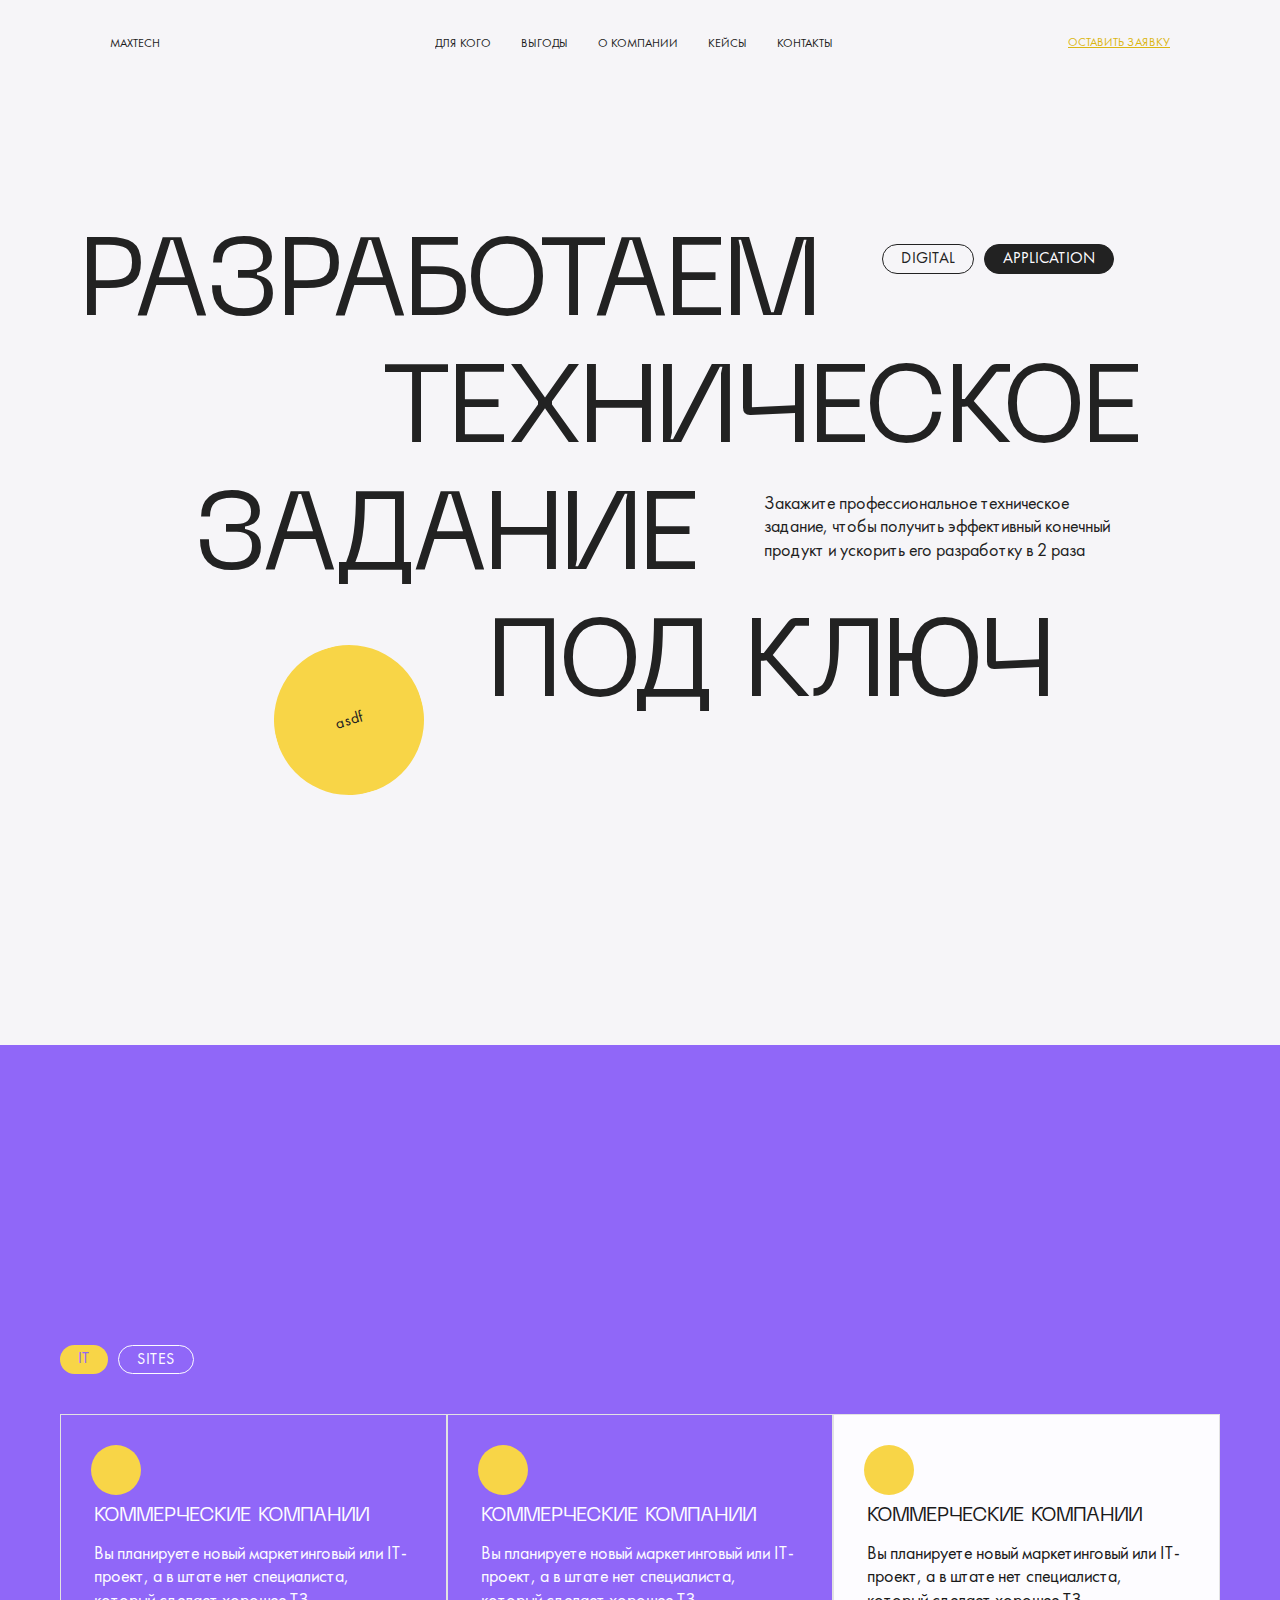
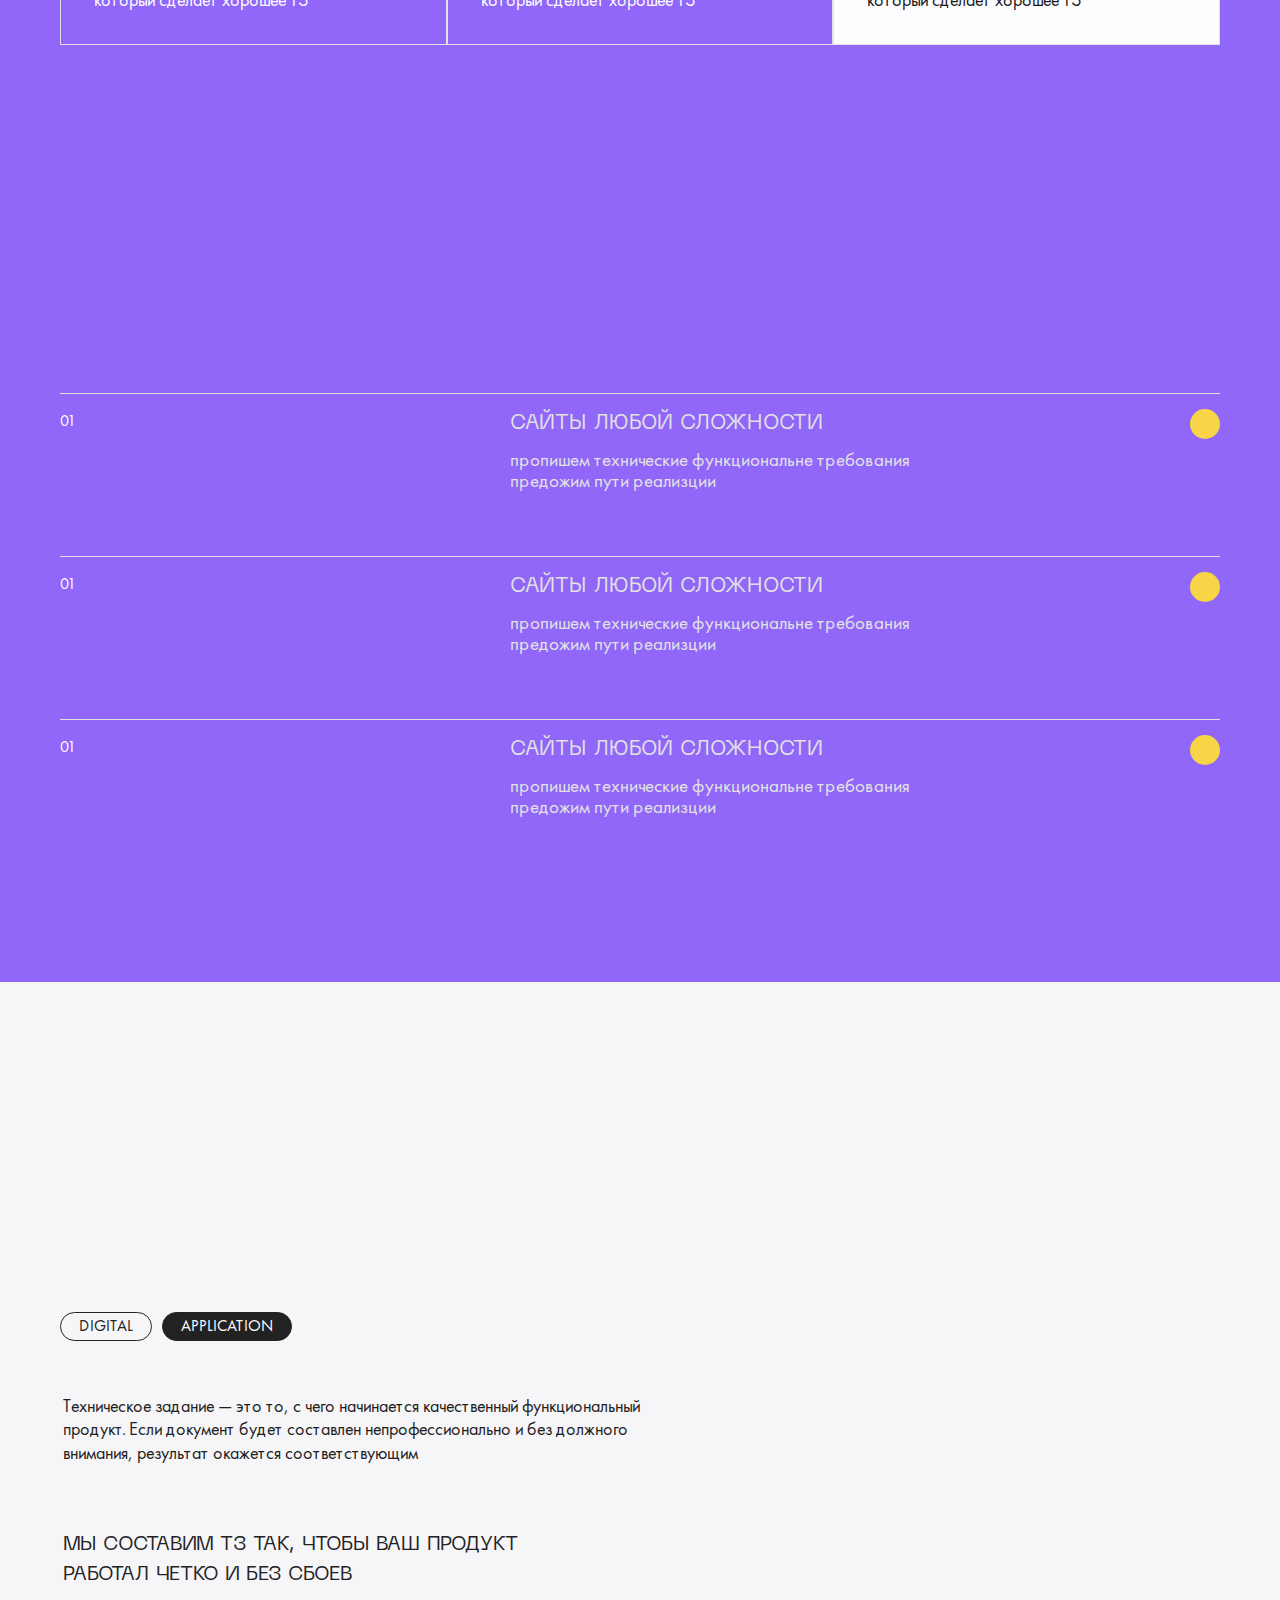
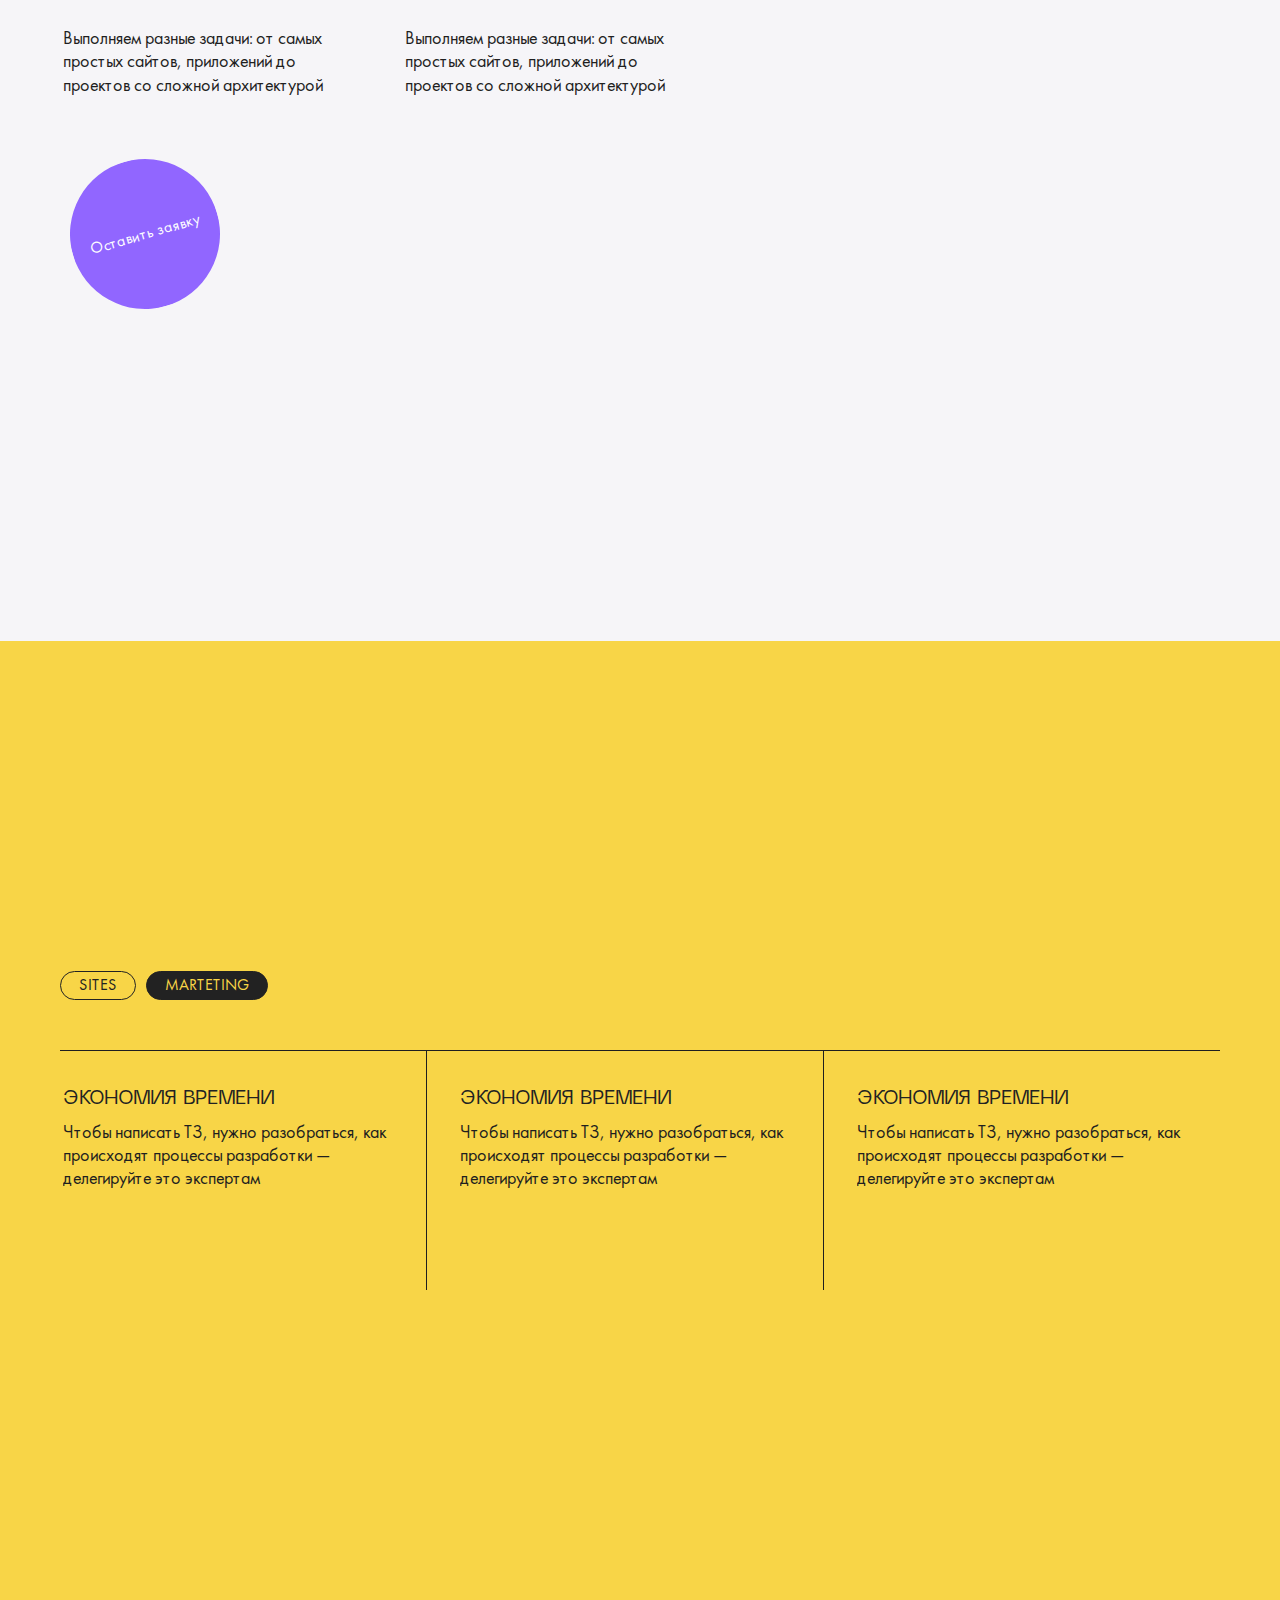
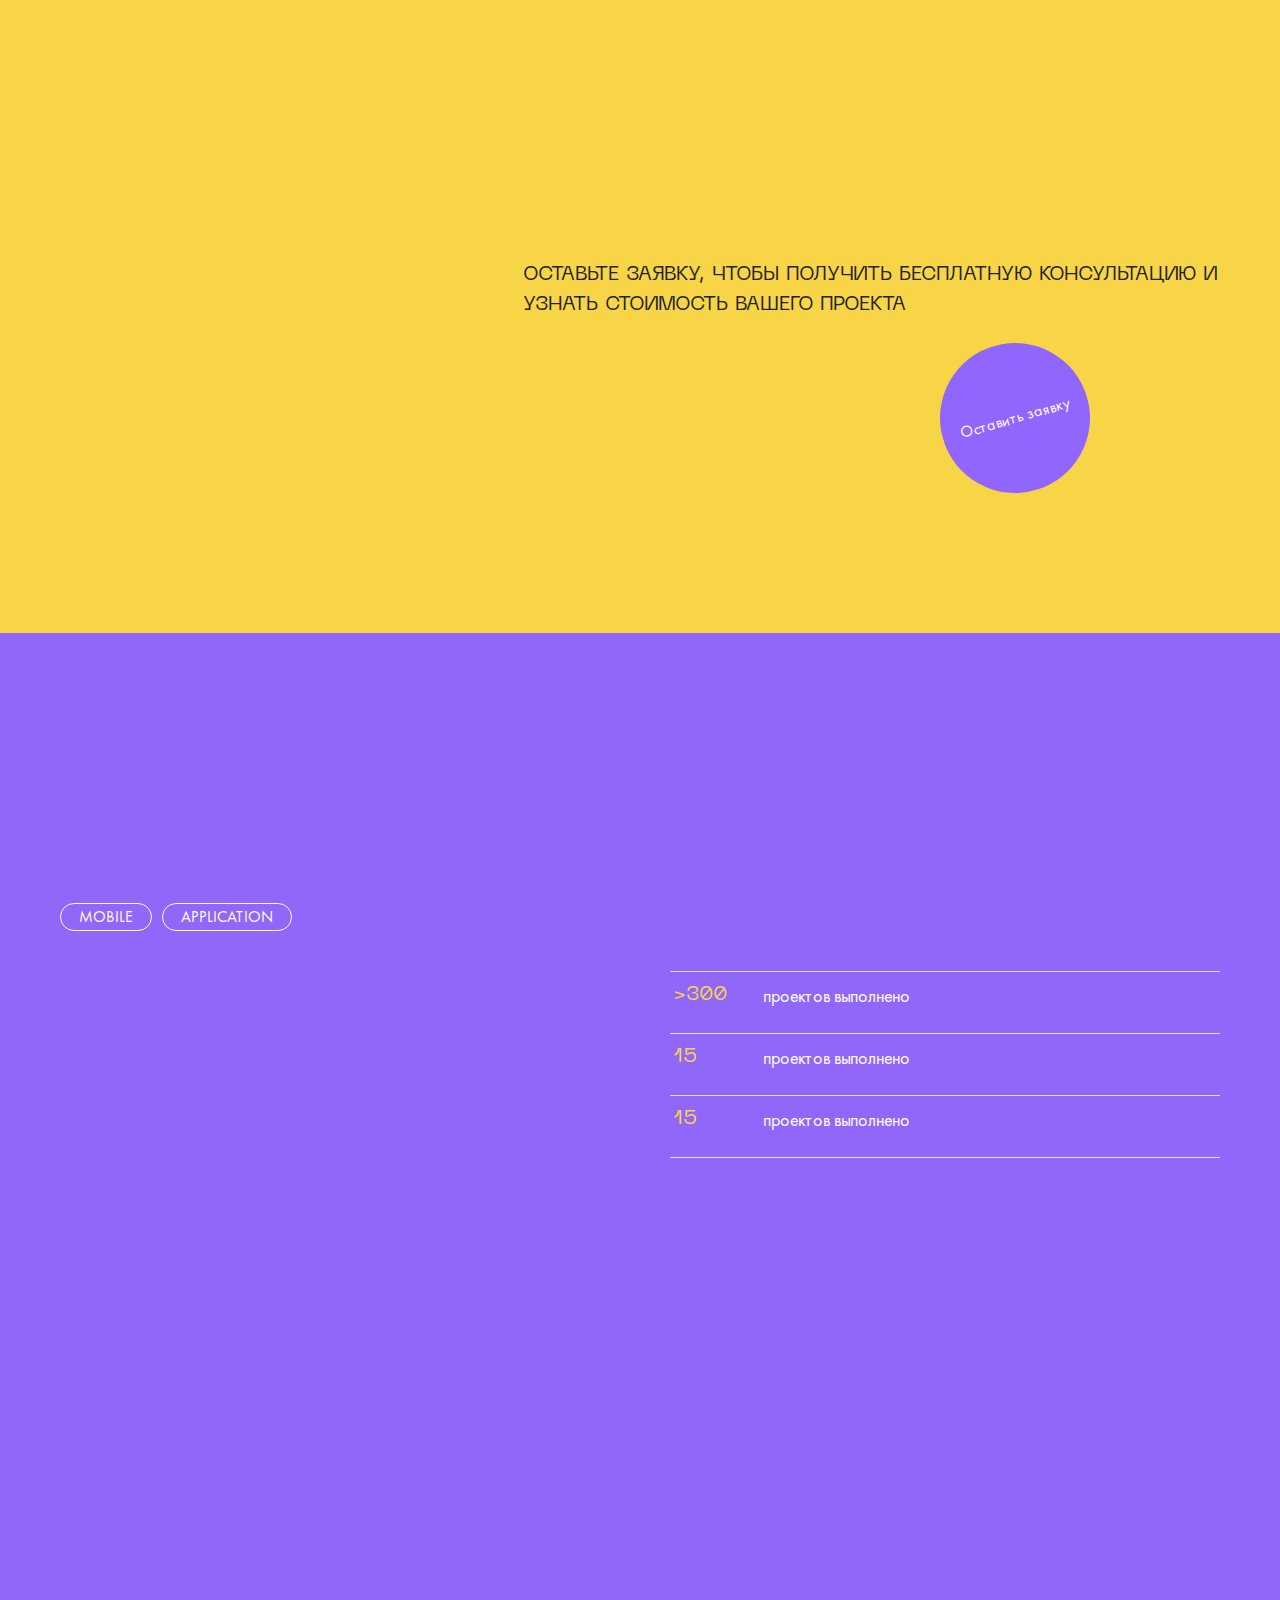
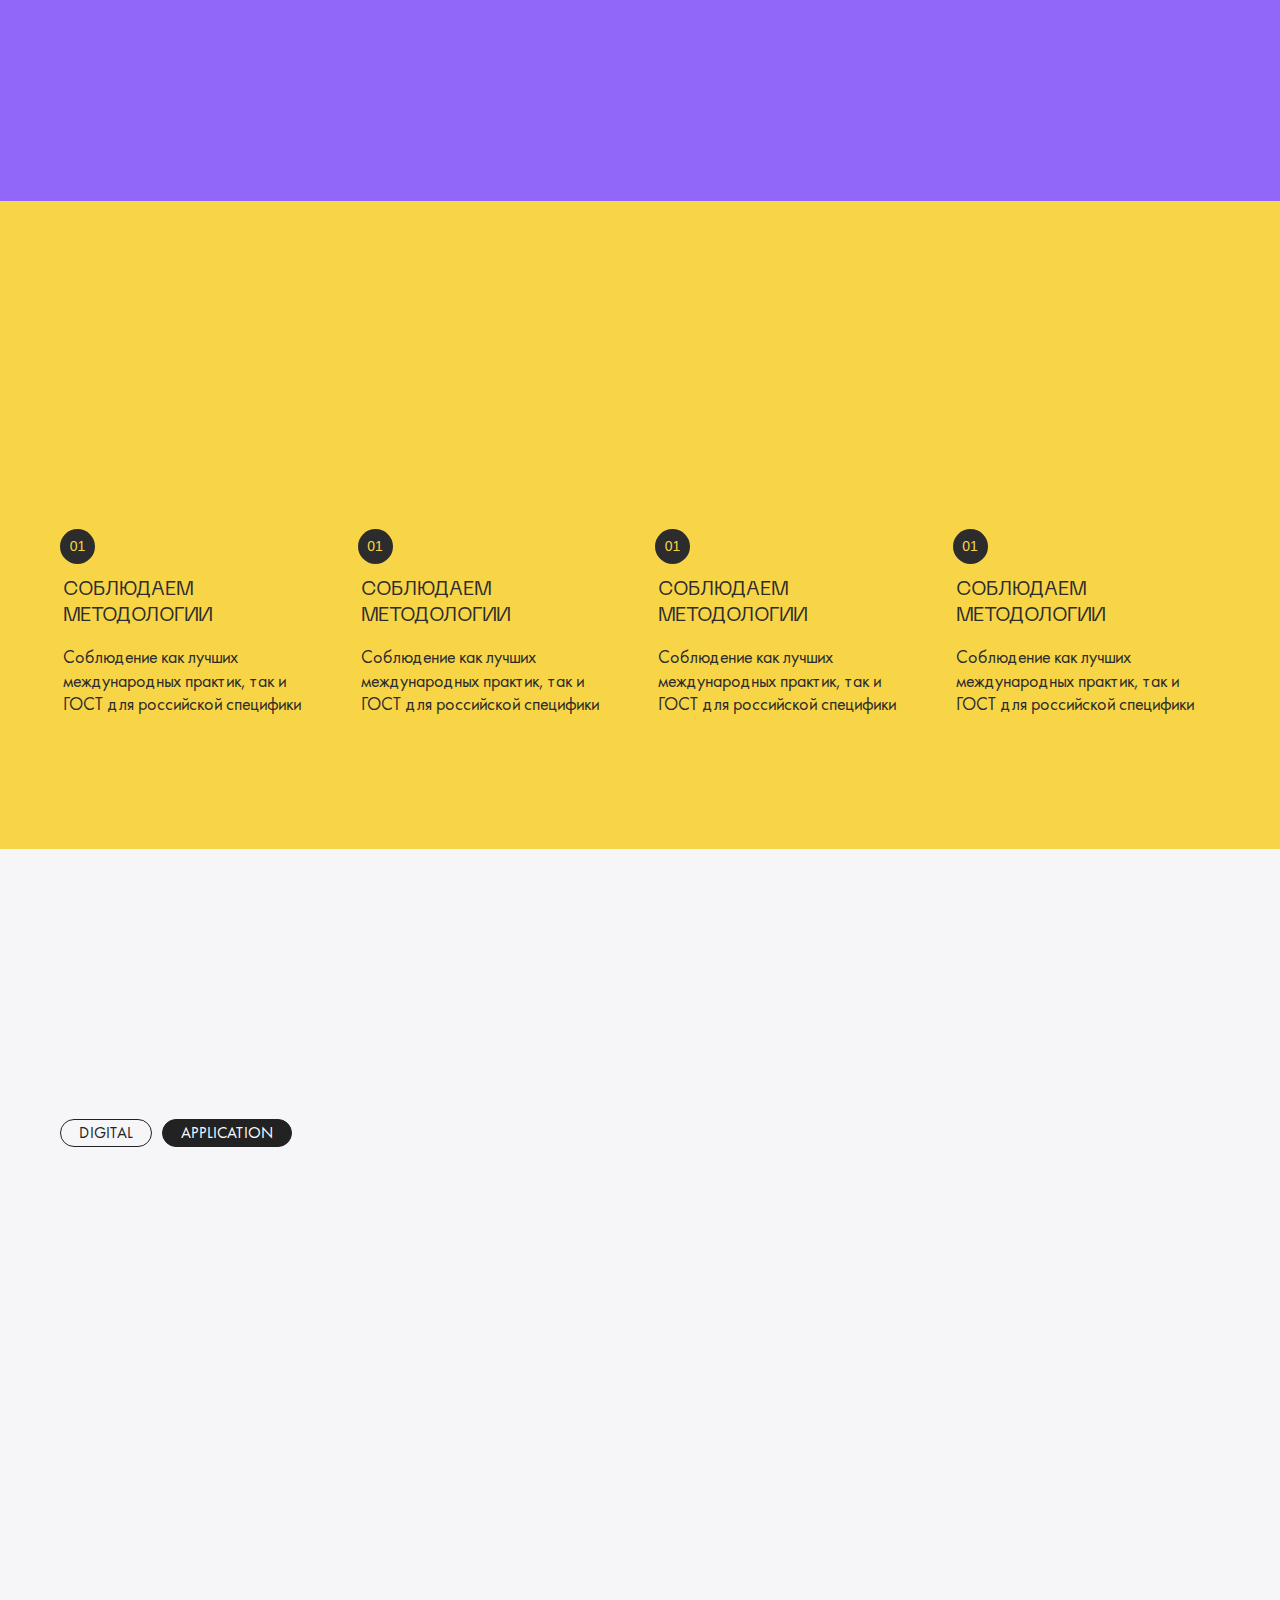
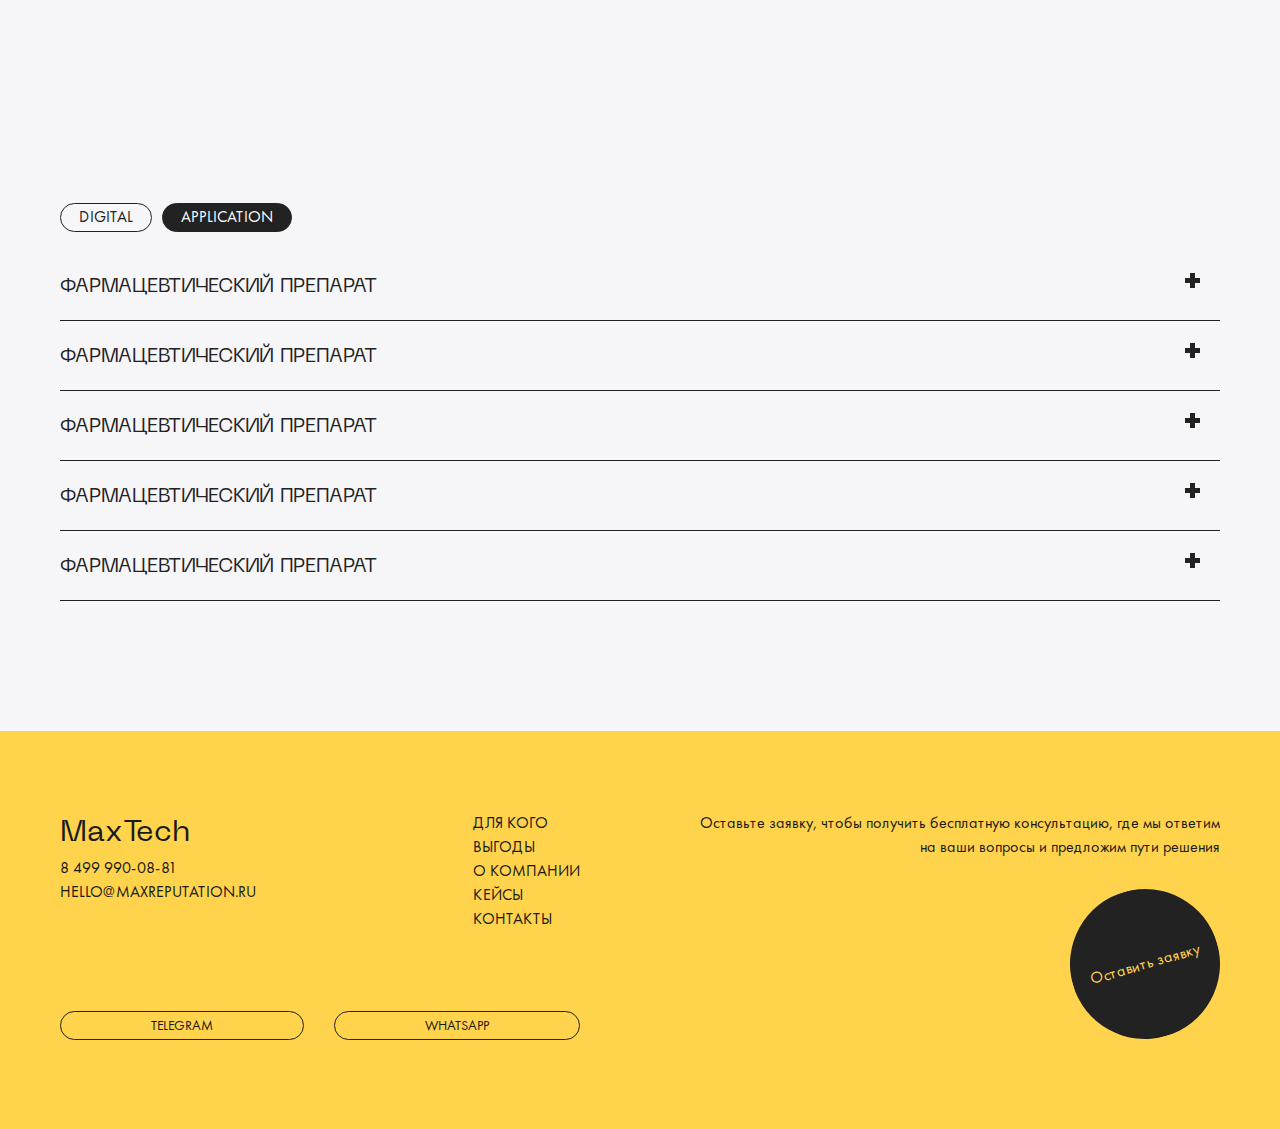
==== index.html @ bf16da61 "Add files via upload" ====
<!DOCTYPE html>
<html lang="en">
<head>
    <meta charset="UTF-8">
    <meta http-equiv="X-UA-Compatible" content="IE=edge">
    <meta name="viewport" content="width=device-width, initial-scale=1.0">
    <title>Document</title>
    <link rel="stylesheet" href="fonts/stylesheet.css">
    <link rel="stylesheet" href="style.css">
    <script type="text/javascript" src="https://ajax.googleapis.com/ajax/libs/jquery/1/jquery.min.js"></script>
</head>
<body>
    <header class="header">
        <div class="header__container _container">
        <div class="header__content">
            <div class="header__logo"><a href="/">MAXTECH</a></div>
            <div class="header__menu">
                <div type="button" class="menu__icon icon-menu">
                    <span></span>
                    <span></span>
                    <span></span>
                </div>
                <nav class="menu__body">
                    <ul class="menu__list" id="top-menu">
                        <li class="menu__item"><a href="#1" class="menu__link" data-goto=".page__section-1">ДЛЯ КОГО</a></li>
                        <li class="menu__item"><a href="#2" class="menu__link" data-goto=".page__section-2">ВЫГОДЫ</a></li>
                        <li class="menu__item"><a  href="#3" class="menu__link" data-goto=".page__section-3">О КОМПАНИИ</a></li>
                        <li class="menu__item"><a  href="#4" class="menu__link" data-goto=".page__section-4">КЕЙСЫ</a></li>
                        <li class="menu__item"><a  href="#3" class="menu__link" data-goto=".page__section-3">КОНТАКТЫ</a></li>
                    </ul>
                    <a href="/" class="header__link-mob">ОСТАВИТЬ ЗАЯВКУ</a>
                </nav>
            </div>
            <a href="/" class="header__link">ОСТАВИТЬ ЗАЯВКУ</a>
        </div>
    </div>
    </header>
    <div class="home">
        <div class="home__container _container">
            <div class="home__content">
                <div class="home__item">
                    <div class="home__title-left">РАЗРАБОТАЕМ</div>
                    <div class="home__subtitle top-teh__subtitle _subtitle">
                        <p>DIGITAL</p>
                        <p>APPLICATION</p>
                    </div>
                </div>
                <div class="home__item _right">
                    <div class="home__title-right">ТЕХНИЧЕСКОЕ</div>
                </div>
                <div class="home__item">
                    <div class="home__title-left">ЗАДАНИЕ</div>
                    <div class="home__text">Закажите профессиональное техническое задание, чтобы получить эффективный конечный продукт и ускорить его разработку в 2 раза</div>
                </div>
                <div class="home__item">
                    <form action="">
                        <button class="home__button _btn">asdf</button>
                    </form>
                    <div class="home__title-right">ПОД КЛЮЧ</div>
                </div>
            </div>
            <div class="home__text-mob">Закажите профессиональное техническое задание, чтобы получить эффективный конечный продукт и ускорить его разработку в 2 раза</div>
            <form action="">
                <button class="home__button-mob _btn">Подать заявку</button>
            </form>
        </div>
    </div>
    <div class="tehnical page__section-1" id="1">
        <div class="tehnical__container _container">
            <div class="tehnical__top top-teh">
                <div class="top-teh__title _title element-animation">К НАМ ОБРАЩАЮТСЯ КОГДА ТРЕБУЕТСЯ КАЧЕСТВЕННОЕ ТЕХНИЧЕСКОЕ ЗАДАНИЕ</div>
                <div class="top-teh__sub _subtitle">
                    <p>IT</p>
                    <p>SITES</p>
                </div>
                <div class="top-teh__content">
                    <div class="top-teh__item">
                        <div class="top-teh__img"><img src="https://static.tildacdn.com/tild3832-3136-4730-b864-626663376162/Group_31.svg" alt=""></div>
                        <div class="top-teh__text">КОММЕРЧЕСКИЕ КОМПАНИИ</div>
                        <div class="top-teh__subtext">Вы планируете новый маркетинговый или IT- проект, а в штате нет специалиста, который сделает хорошее ТЗ</div>
                    </div>
                    <div class="top-teh__item">
                        <div class="top-teh__img"><img src="https://static.tildacdn.com/tild3832-3136-4730-b864-626663376162/Group_31.svg" alt=""></div>
                        <div class="top-teh__text">КОММЕРЧЕСКИЕ КОМПАНИИ</div>
                        <div class="top-teh__subtext">Вы планируете новый маркетинговый или IT- проект, а в штате нет специалиста, который сделает хорошее ТЗ</div>
                    </div>
                    <div class="top-teh__item">
                        <div class="top-teh__img"><img src="https://static.tildacdn.com/tild3832-3136-4730-b864-626663376162/Group_31.svg" alt=""></div>
                        <div class="top-teh__text">КОММЕРЧЕСКИЕ КОМПАНИИ</div>
                        <div class="top-teh__subtext">Вы планируете новый маркетинговый или IT- проект, а в штате нет специалиста, который сделает хорошее ТЗ</div>
                    </div>
                </div>
            </div>
            <div class="tehnical__bottom bot-teh">
                <div class="bot-teh__title _title element-animation">РАЗРАБАТЫВАЕМ ТЕХНИЧЕСКОЕ ЗАДАНИЕ ДЛЯ IT И DIDGITAL ПРОЕКТОВ</div>
                <div class="bot-teh__items">
                    <div class="bot-teh__item">
                        <div class="bot-teh__img"><img src="https://static.tildacdn.com/tild3831-3636-4564-a639-353538303535/pexels-photo-2457284.jpg" alt=""></div>
                        <div class="bot-teh__body">
                            <div class="bot-teh__text">САЙТЫ ЛЮБОЙ СЛОЖНОСТИ</div>
                            <div class="bot-teh__subtext">пропишем технические функциональне требования предожим пути реализции</div>
                        </div>
                        <div class="bot-teh__icon"></div>
                    </div>
                    <div class="bot-teh__item">
                        <div class="bot-teh__img"><img src="https://static.tildacdn.com/tild3831-3636-4564-a639-353538303535/pexels-photo-2457284.jpg" alt=""></div>
                        <div class="bot-teh__body">
                            <div class="bot-teh__text">САЙТЫ ЛЮБОЙ СЛОЖНОСТИ</div>
                            <div class="bot-teh__subtext">пропишем технические функциональне требования предожим пути реализции</div>
                        </div>
                        <div class="bot-teh__icon"></div>
                    </div>
                    <div class="bot-teh__item">
                        <div class="bot-teh__img"><img src="https://static.tildacdn.com/tild3831-3636-4564-a639-353538303535/pexels-photo-2457284.jpg" alt=""></div>
                        <div class="bot-teh__body">
                            <div class="bot-teh__text">САЙТЫ ЛЮБОЙ СЛОЖНОСТИ</div>
                            <div class="bot-teh__subtext">пропишем технические функциональне требования предожим пути реализции</div>
                        </div>
                        <div class="bot-teh__icon"></div>
                    </div>
                </div>
            </div>
        </div>
    </div>
    <div class="dont">
        <div class="dont__container _container">
            <div class="dont__title _title element-animation">БЕЗ ТЕХНИЧЕСКОГО ЗАДАНИЯ ВАШИ ОЖИДАНИЯ НЕ БУДУТ ВЫПОЛНЕНЫ</div>
            <div class="top-teh__subtitle _subtitle">
                <p>DIGITAL</p>
                <p>APPLICATION</p>
            </div>
            <div class="dont__content">
                <img src="https://static.tildacdn.com/tild3530-3561-4562-b538-643366333261/11_20.jpg" alt="" class="dont__background">
                <div class="dont__info info-dont">
                    <div class="info-dont__title">Техническое задание — это то, с чего начинается качественный функциональный продукт. Если документ будет составлен непрофессионально и без должного внимания, результат окажется соответствующим</div>
                    <div class="info-dont__subtitle">МЫ СОСТАВИМ ТЗ ТАК, ЧТОБЫ ВАШ ПРОДУКТ РАБОТАЛ ЧЕТКО И БЕЗ СБОЕВ</div>
                    <div class="info-dont__items">
                        <div class="info-dont__item">Выполняем разные задачи: от самых простых сайтов, приложений до проектов со сложной архитектурой</div>
                        <div class="info-dont__item">Выполняем разные задачи: от самых простых сайтов, приложений до проектов со сложной архитектурой</div>
                    </div>
                    <form action="">
                        <button class="info-dont__btn _btn">Оставить заявку</button>
                    </form>
                </div>
                <video class="dont__video"  muted loop autoplay playsinline ><source src="https://dl.dropboxusercontent.com/s/m30883x3fjfax8u/%D0%9C%D0%B0%D0%BA%D1%81%D0%B8%D0%BC%20%28video-converter.com%29.mp4?dl=0#t=0.001" type="video/mp4"></video>
                <form action="">
                    <button class="info-dont__btn-mob _btn">Оставить заявку</button>
                </form>
            </div>
        </div>
    </div>
    <div class="ordering page__section-2" id="2">
        <div class="ordering__container _container">
            <div class="ordering__title _title element-animation">ЗАКАЗЫВАЯ ТЗ У НАС ВЫ ПОЛУЧАЕТЕ ВЫГОДЫ</div>
            <div class="ordering__subtitle top-teh__subtitle _subtitle">
                <p>SITES</p>
                <p>MARTETING</p>
            </div>
            <div class="ordering__items">
                <div class="ordering__item">
                    <div class="ordering__text">ЭКОНОМИЯ ВРЕМЕНИ</div>
                    <div class="ordering__subtext">Чтобы написать ТЗ, нужно разобраться, как происходят процессы разработки — делегируйте это экспертам</div>
                </div>
                <div class="ordering__item">
                    <div class="ordering__text">ЭКОНОМИЯ ВРЕМЕНИ</div>
                    <div class="ordering__subtext">Чтобы написать ТЗ, нужно разобраться, как происходят процессы разработки — делегируйте это экспертам</div>
                </div>
                <div class="ordering__item">
                    <div class="ordering__text">ЭКОНОМИЯ ВРЕМЕНИ</div>
                    <div class="ordering__subtext">Чтобы написать ТЗ, нужно разобраться, как происходят процессы разработки — делегируйте это экспертам</div>
                </div>
            </div>
            <video class="ordering__video"  muted loop autoplay playsinline ><source src="https://dl.dropboxusercontent.com/s/di787xa91fcga33/%D0%9C%D0%B0%D0%BA%D1%81%D0%B8%D0%BC3%20%28video-converter.com%29.mp4?dl=0" type="video/mp4"></video>
            <div class="ordering__video-text">ОСТАВЬТЕ ЗАЯВКУ, ЧТОБЫ ПОЛУЧИТЬ БЕСПЛАТНУЮ КОНСУЛЬТАЦИЮ И УЗНАТЬ СТОИМОСТЬ ВАШЕГО ПРОЕКТА</div>
            <form action="">
                <button class="ordering__btn _btn">Оставить заявку</button>
            </form>
        </div>
    </div>
    <div class="company page__section-3" id="3">
        <div class="company__container _container ">
            <div class="company__title _title element-animation">О КОМПАНИИ «MAXTECH»</div>
            <div class="company__subtitle _subtitle">
                <p>MOBILE</p>
                <p>APPLICATION</p>
            </div>
            <div class="company__content">
                <img src="https://static.tildacdn.com/tild3866-3137-4661-a638-306135623239/11_17.jpg" alt="" class="company__background">
                <video class="company__video"  muted loop autoplay playsinline ><source src="https://dl.dropboxusercontent.com/s/m30883x3fjfax8u/%D0%9C%D0%B0%D0%BA%D1%81%D0%B8%D0%BC%20%28video-converter.com%29.mp4?dl=0#t=0.001" type="video/mp4"></video>
                <div class="company__info">
                    <div class="company__item ">
                        <div class="company__number">>300</div>
                        <div class="company__text">проектов выполнено</div>
                    </div>
                    <div class="company__item">
                        <div class="company__number">15</div>
                        <div class="company__text">проектов выполнено</div>
                    </div>
                    <div class="company__item">
                        <div class="company__number">15</div>
                        <div class="company__text">проектов выполнено</div>
                    </div>
                </div>
            </div>
        </div>
    </div>
    <div class="advantage">
        <div class="advantage__container _container n">
            <div class="advantage__title _title element-animation">ПРЕИМУЩЕСТВА КОМПАНИИ «MAXTECH»</div>
            <div class="advantage__content">
                <div class="advantage__item">
                    <div class="advantage__number">01</div>
                    <div class="advantage__text">СОБЛЮДАЕМ МЕТОДОЛОГИИ</div>
                    <div class="advantage__subtext">Соблюдение как лучших международных практик, так и ГОСТ для российской специфики</div>
                </div>
                <div class="advantage__item">
                    <div class="advantage__number">01</div>
                    <div class="advantage__text">СОБЛЮДАЕМ МЕТОДОЛОГИИ</div>
                    <div class="advantage__subtext">Соблюдение как лучших международных практик, так и ГОСТ для российской специфики</div>
                </div>
                <div class="advantage__item">
                    <div class="advantage__number">01</div>
                    <div class="advantage__text">СОБЛЮДАЕМ МЕТОДОЛОГИИ</div>
                    <div class="advantage__subtext">Соблюдение как лучших международных практик, так и ГОСТ для российской специфики</div>
                </div>
                <div class="advantage__item">
                    <div class="advantage__number">01</div>
                    <div class="advantage__text">СОБЛЮДАЕМ МЕТОДОЛОГИИ</div>
                    <div class="advantage__subtext">Соблюдение как лучших международных практик, так и ГОСТ для российской специфики</div>
                </div>
            </div>
        </div>
    </div>
    <div class="cage page__section-4" id="4">
        <div class="cage__container _container">
            <div class="cage__title _title element-animation">КЕЙСЫ КОМПАНИИ «MAXTECH»</div>
            <div class="top-teh__subtitle _subtitle">
                <p>DIGITAL</p>
                <p>APPLICATION</p>
            </div>
            <div class="cage__content">
                <div class="cage__item element-animation">
                    <div class="cage__img"><img src="https://static.tildacdn.com/tild6235-6132-4936-b961-623261653936/pexels-photo-4483128.jpg" alt=""></div>
                    <div class="cage__text">ТЕХНИЧЕСКОЕ ЗАДАНИЕ НА ВЫПОЛНЕНИЕ РАБОТ ПО РАЗРАБОТКЕ СИСТЕМЫ ЭКСПЕРТНОЙ ОЦЕНКИ С ИСПОЛЬЗОВАНИЕМ АЛГОРИТМА РАСПРЕДЕЛЕНИЯ НОМИНАНТОВ</div>
                </div>
                <div class="cage__item element-animation">
                    <div class="cage__img"><img src="https://static.tildacdn.com/tild6235-6132-4936-b961-623261653936/pexels-photo-4483128.jpg" alt=""></div>
                    <div class="cage__text">АЗРАБОТКА ТЗ ДЛЯ МОДЕЛИ ПО РАСПОЗНАВАНИЮ И ВЫДЕЛЕНИЮ КОНТЕНТНОЙ ЧАСТИ ДОКУМЕНТА</div>
                </div>
            </div>
        </div>
    </div>
    <div class="question">
        <div class="question__container _container">
            <div class="question__title _title element-animation">ЧАСТО ЗАДАВАЕМЫЕ ВОПРОСЫ</div>
            <div class="top-teh__subtitle _subtitle">
                <p>DIGITAL</p>
                <p>APPLICATION</p>
            </div>
            <div class="question__content tabs__content">

                <section id="accordion" class="accordion">         
                    <div class="accordion-item " >
                    <div class="accordion-item-header">
                        Фармацевтический препарат
                    </div>
                    <div class="plus-item-header"></div>
                    <div class="accordion-item-content">
                       <div class="accordion__subtext">На рынок вышел новый растительный препарат в линейке противокашлевого бренда.</div>
                    </div>
                    </div>
                
                    <div class="accordion-item ">
                        <div class="accordion-item-header">
                            Фармацевтический препарат
                        </div>
                        <div class="plus-item-header"></div>
                        <div class="accordion-item-content">
                           <div class="accordion__subtext">На рынок вышел новый растительный препарат в линейке противокашлевого бренда.</div>
                        </div>
                        </div>
    
                        <div class="accordion-item ">
                            <div class="accordion-item-header">
                                Фармацевтический препарат
                            </div>
                            <div class="plus-item-header"></div>
                            <div class="accordion-item-content">
                               <div class="accordion__subtext">На рынок вышел новый растительный препарат в линейке противокашлевого бренда.</div>
                            </div>
                            </div>     
                    
                            <div class="accordion-item ">
                                <div class="accordion-item-header">
                                    Фармацевтический препарат
                                </div>
                                <div class="plus-item-header"></div>
                                <div class="accordion-item-content">
                                   <div class="accordion__subtext">На рынок вышел новый растительный препарат в линейке противокашлевого бренда.</div>
                                </div>
                                </div>
                
                                <div class="accordion-item ">
                                    <div class="accordion-item-header">
                                        Фармацевтический препарат
                                    </div>
                                    <div class="plus-item-header"></div>
                                    <div class="accordion-item-content">
                                       <div class="accordion__subtext">На рынок вышел новый растительный препарат в линейке противокашлевого бренда.</div>
                                    </div>
                                    </div>
            </section>
            </div>
        </div>
    </div>
    <footer class="footer">
        <div class="footer__container _container">
            <div class="footer__content">
                <div class="footer__info info-footer">
                    <div class="info-footer__items">
                        <div class="info-footer__item-1">
                            <div class="info-footer__logo">MaxTech</div>
                            <a href="" class="info-footer__link">8 499 990-08-81</a>
                            <a href="" class="info-footer__link">HELLO@MAXREPUTATION.RU</a>
                        </div>
                        <div class="info-footer__menu">
                            <li class="info-footer__item"><a href="#1" class="info-footer__link" data-goto=".page__section-1">ДЛЯ КОГО</a></li>
                            <li class="info-footer__item"><a href="#2" class="info-footer__link" data-goto=".page__section-2">ВЫГОДЫ</a></li>
                            <li class="info-footer__item"><a  href="#3" class="info-footer__link" data-goto=".page__section-3">О КОМПАНИИ</a></li>
                            <li class="info-footer__item"><a  href="#4" class="info-footer__link" data-goto=".page__section-4">КЕЙСЫ</a></li>
                            <li class="info-footer__item"><a  href="#3" class="info-footer__link" data-goto=".page__section-3">КОНТАКТЫ</a></li>
                        </div>
                    </div>
                    <div class="info-footer__btns">
                        <form action="">
                            <div class="info-footer__btn">TELEGRAM</div>
                        </form>
                        <form action="">
                            <div class="info-footer__btn">WHATSAPP</div>
                        </form>
                    </div>
                </div>
                <div class="footer__active active-footer">
                    <div class="active-footer__text">Оставьте заявку, чтобы получить бесплатную консультацию, где мы ответим на ваши вопросы и предложим пути решения</div>
                    <form action="">
                        <div class="active-footer__btn _btn">Оставить заявку</div>
                    </form>
                </div>
            </div>
        </div>
    </footer>
    <script src=" https://cdnjs.cloudflare.com/ajax/libs/typed.js/2.0.9/typed.min.js"></script>
    <script src="https://cdnjs.cloudflare.com/ajax/libs/jquery/3.3.1/jquery.min.js"></script>
    <script data-cfasync="false" src="cdn-cgi/scripts/5c5dd728/cloudflare-static/email-decode.min.js"></script><script src="jquery-3.6.4.js" integrity="sha256-a9jBBRygX1Bh5lt8GZjXDzyOB+bWve9EiO7tROUtj/E=" crossorigin="anonymous"></script>
    <script>
        var accordion = (function (element) {

var _getItem = function (elements, className) { // функция для получения элемента с указанным классом
  var element = undefined;
  elements.forEach(function (item) {
    if (item.classList.contains(className)) {
      element = item;
    }
  });
  return element;
};

return function () {
  var _mainElement = {}, // .accordion
    _items = {}, // .accordion-item
    _contents = {}; // .accordion-item-content 


  var _actionClick = function (e) {
    if (!e.target.classList.contains('accordion-item-header')) { // прекращаем выполнение функции если кликнули не по заголовку
      return;
    }
    e.preventDefault();   // Отменям стандартное действие
    // получаем необходимые данные
    var header = e.target,
      item = header.parentElement,
      itemActive = _getItem(_items, 'show');

    if (itemActive === undefined) { // добавляем класс show к элементу (в зависимости от выбранного заголовка)
      item.classList.add('show');
    } else {
      // удаляем класс show у ткущего элемента
      itemActive.classList.remove('show');
      // если следующая вкладка не равна активной
      if (itemActive !== item) {
        // добавляем класс show к элементу (в зависимости от выбранного заголовка)
        item.classList.add('show');
      }
    }
  },
    _setupListeners = function () {
      // добавим к элементу аккордиона обработчик события click
      _mainElement.addEventListener('click', _actionClick);
    };

  return {
    init: function (element) {
      _mainElement = (typeof element === 'string' ? document.querySelector(element) : element);
      _items = _mainElement.querySelectorAll('.accordion-item');
      _setupListeners();
    }
  }

}
})();

var accordion1 = accordion();
accordion1.init('#accordion');





const menuLinks = document.querySelectorAll('.menu__link[data-goto]');
if (menuLinks.length > 0) {
	menuLinks.forEach(menuLink => {
		menuLink.addEventListener("click", onMenuLinkClick);
	});

	function onMenuLinkClick(e) {
		const menuLink = e.target;
		if (menuLink.dataset.goto && document.querySelector(menuLink.dataset.goto)) {
			const gotoBlock = document.querySelector(menuLink.dataset.goto);
			const gotoBlockValue = gotoBlock.getBoundingClientRect().top;
			let iconMenu = document.querySelector(".icon-menu");
			let menuBody = document.querySelector(".menu__body");
			iconMenu.classList.remove("_active");
			menuBody.classList.remove("_active");
			if (iconMenu.classList.contains('_active')) {
				document.body.classList.remove('_lock');
				iconMenu.classList.remove('_active');
				menuBody.classList.remove('_active');
			}
			window.scrollTo({
				
				top: gotoBlockValue,
				behavior: "smooth"
			});
			
			e.preventDefault();
			
		}
	}
}

    </script>
    <script src="js/script.js"></script>
</body>
</html>
---- style.css ----
/*
Theme Name: Zero 
Theme URI: https://kagg.eu/
Author: KAGG Design
Author URI: https://kagg.eu/
Description: Создание темы с нуля
Version: 1.0
*/

@font-face {
  font-family: 'Neue Machina';
  src: local('Neue Machina Regular'), local('Neue-Machina-Regular'),
      url('fonts/NeueMachina-Regular.woff2') format('woff2'),
      url('fonts/NeueMachina-Regular.woff') format('woff'),
      url('fonts/NeueMachina-Regular.ttf') format('truetype');
  font-weight: 400;
  font-style: normal;
}
@font-face {
  font-family: 'Futura PT';
  src: local('Futura PT Book'), local('Futura-PT-Book'),
      url('fonts/FuturaPT-Book.woff2') format('woff2'),
      url('fonts/FuturaPT-Book.woff') format('woff'),
      url('fonts/FuturaPT-Book.ttf') format('truetype');
  font-weight: normal;
  font-style: normal;
}
html{
    width: 100%;
    max-width: 100%;
    overflow-x: hidden;
  }
  
  body
  {
    width: 100%;
    max-width: 100%;
    overflow-x: hidden;
  }

  *,
  *::before,
  *::after {
    box-sizing: border-box;
  }

  
  ul[class],
  ol[class] {
    padding: 0;
  }
  
  body,
  h1,
  h2,
  h3,
  h4,
  p,
  ul[class],
  ol[class],
  li,
  figure,
  figcaption,
  blockquote,
  dl,
  dd {
    margin: 0;
  }
  
  body {
    min-height: 100vh;
    scroll-behavior: smooth;
    text-rendering: optimizeSpeed;
    line-height: 1.5;
    font-family: 'Futura PT';
    color: #1A1A1A;
    background: #f6f5f8;
  }
  a{
    text-decoration: none;
    color: #1A1A1A;
  }
  ul[class],
  ol[class] {
    list-style: none;
  }

  ._container{
    width: 1200px;
    max-width: 100%;
    margin: 0 auto;
    padding: 0 20px;
  }
  ._title{
    color: #fdfcff;
    font-size: 50px;
    font-family: 'Neue Machina';
    line-height: 1.2;
    font-weight: 400;
    text-transform: uppercase;
    background-position: center center;
    border-color: transparent;
    border-style: solid;
    line-height: 60px;
  }
  ._subtitle{
    display: flex;
    column-gap: 10px;
  }
  ._subtitle p{
    font-size: 16px;
    font-family: 'Futura PT';
    line-height: 1.55;
    font-weight: 400;
    text-transform: uppercase;
    border-width: 1px;
    border-radius: 30px;
    border: 1px solid #fdfcff;;
    display: inline-flex;
    padding: 1px 18px;
    margin-top: 10px;
    color: #fdfcff;
  }

  ._btn{
    color: #222222;
    font-size: 16px;
    font-family: 'Futura PT';
    line-height: 1.55;
    font-weight: 400;
    border-radius: 100px;
    background-color: #f8d547;
    background-position: center center;
    border-color: transparent;
    border-style: solid;
    width: 150px;
    height: 150px;
    display: inline-flex;
    align-items: center;
    justify-content: center;
    rotate: -16deg;
    transform: scale(1);
    transition: all 0.5s;
    cursor: pointer;
    margin-left: 10px;
    margin-bottom: 10px;
    }
    ._btn:hover{
    rotate: 0deg;
    transform: scale(1.1);
    }
    



    .element-animation {
      margin: 2rem 0;
      font-size: 3rem;
      
      /* Скроем элемент в начальном состоянии */
      opacity: 0;
      transform: translateY(20px);
    }
    
    .element-animation.element-show {
      opacity: 1;
      transition: all 1.5s;
      transform: translateY(0%);
    }















img{
  max-width: 100%;
}

.header{
  position: relative;
  z-index: 2;
}
.header__content{
  display: flex;
  justify-content: space-between;
  padding: 30px 50px;
  align-items: center;
}
.header__logo a{
  font-size: 12px;

  font-weight: 400;
}
.header__menu{
  margin-left: 40px;
}
.menu__list{
  display: flex;
  column-gap: 30px;
}
.menu__item a{
  font-size: 12px;

  font-weight: 400;
}
.header__link{
  text-decoration: underline;
  color: #dbb611;
  font-size: 12px;
  font-weight: 400;
}
.menu__item.active {
  border: 3px solid black;
}













.tehnical{
  background: #9067f8;
  padding: 100px 0;
}
.top-teh__title{
  color: #fdfcff;
}
.tehnical__top p:first-child{
  background: #f8d547;
  color: #9067f8;
  border: none;
}
.top-teh__img img{
  height: 25px;
}
.top-teh__img{
  border-radius: 3000px;
  background-color: #f8d547;
  width: 50px;
  height: 50px;
  display: inline-flex;
  justify-content: center;
  align-items: center;
}
.top-teh__content{
  display: flex;
  margin-top: 40px;
}
.top-teh__item{
  padding: 30px;
  border: 1px solid #e2e2e2;
  color: #fdfcff;
}
.top-teh__content .top-teh__item:last-child{
  background-color: #fdfcff;
  color: #1A1A1A;
}
.top-teh__text{
  margin-top: 6px;
  
    font-size: 20px;
    font-family: 'Neue Machina';
    line-height: 1.25;
    font-weight: 400;
    text-transform: uppercase;
    background-position: center center;
    border-color: transparent;
    border-style: solid;
    width: 290px;
    max-width: 100%;
}
.top-teh__subtext{
  margin-top: 6px;
  font-size: 18px;
  line-height: 1.3;
  font-weight: 400;
  background-position: center center;
  border-color: transparent;
  border-style: solid;
  width: 340px;
  max-width: 100%;
}






div{
  overflow: hidden;
}
.bot-teh{
  margin-top:140px;
}
.bot-teh__items{
  margin-top: 50px;
}
.bot-teh__item{
  border-top:1px solid #e2e2e2;
  color: #fdfcff;
  display: flex;
  justify-content: space-between;
  padding: 15px 0;
  padding-bottom: 30px;
}
.bot-teh__img{
  position: relative;
}
.bot-teh__img::before{
  content: '01';
  position: absolute;
  left: 0;
  top: 0;
}
.bot-teh__img img{
  width: 110px;
  height: 110px;
  border-radius: 300px;
  margin-left: 60px;
}
.bot-teh__text{
  font-size: 21px;
  font-family: 'Neue Machina';
  color: #e2e2e2;
}
.bot-teh__subtext{
  font-size: 19px;
  line-height: 1.1;
  width: 400px;
  max-width: 100%;
  color: #e2e2e2;
  margin-top: 10px;
}
.bot-teh__icon{
  width: 30px;
  height: 30px;
  border-radius: 300px;
  background-color: #f8d547;
}

.bot-teh__img img{
  opacity: 0;
  transition: all 0.4s;
  transform: scale(0.9);
}
.bot-teh__item:hover .bot-teh__img img{
  opacity: 1;
  transition: all 0.4s;
  transform: scale(1);
}















.dont__title{
  color: #222222;
}
.top-teh__subtitle p:first-child{
  color: #222222;
  border: 1px solid #222222;
}
.top-teh__subtitle p:last-child{
  background: #222222;
  border: 1px solid #222222;
}
.dont{
  padding:130px 0  ;
  padding-bottom: 100px;
}
.dont__content{
  display: flex;justify-content: space-between;
  margin-top: 50px;
  position: relative;
  padding-bottom: 130px;
}
.info-dont__title{
  color: #1f1f1f;
    font-size: 18px;
    font-family: 'Futura PT';
    line-height: 1.3;
    font-weight: 400;
    background-position: center center;
    border-color: transparent;
    border-style: solid;

}
.info-dont__subtitle{
  color: #222222;
  font-size: 20px;
  font-family: 'Neue Machina';
  line-height: 1.5;
  font-weight: 400;
  text-transform: uppercase;
  background-position: center center;
  border-color: transparent;
  border-style: solid;
  width: 500px;
  max-width: 100%;
  margin-top: 60px;
}
.info-dont{
  width: 620px;
  max-width: 100%;
}
.info-dont__items{
  margin-top: 30px;
  display: flex;
  justify-content: space-between;
  column-gap: 70px;
}
.info-dont__items{
  color: #1f1f1f;
  font-size: 18px;
  font-family: 'Futura PT';
  line-height: 1.3;
  font-weight: 400;
  background-position: center center;
  border-color: transparent;
  border-style: solid;
}
.info-dont__btn{
  background-color: #9166ff;
  color: #fdfcff;
  margin-top: 60px;
}
.dont__video{
  height: 620px;
  width: 440px;
  -webkit-transform: scaleX(1.5); 
  -moz-transform: scaleX(1.72);
}

.dont__background{
  position: absolute;
  top: 500px;
  left: 50%;
  transform: translate(-50%);
  height: 260px;
  z-index: 1;
}











.ordering{
  background-color: #f8d547;
  padding: 130px 0;
}
.ordering__title{
  color: #1f1f1f;
  width: 800px;
  max-width: 100%;
}
.ordering__subtitle p:last-child{
  color: #f8d547;
}
.ordering__items{
  display: flex;
  margin-top: 50px;
}
.ordering__item{
  padding: 30px;
  border-top: 1px solid #1f1f1f;
  min-height: 240px;
}
.ordering__items .ordering__item:first-child{
  border-right: 1px solid #1f1f1f;
  padding-left: 0;
}
.ordering__items .ordering__item:nth-child(2){
  border-right: 1px solid #1f1f1f;
}
.ordering__text{
  color: #222222;
    font-size: 20px;
    font-family: 'Neue Machina';
    line-height: 1.5;
    font-weight: 400;
    text-transform: uppercase;
    background-position: center center;
    border-color: transparent;
    border-style: solid;
}
.ordering__subtext{
  color: #1f1f1f;
  font-size: 18px;
  font-family: 'Futura PT';
  line-height: 1.3;
  font-weight: 400;
  background-position: center center;
  border-color: transparent;
  border-style: solid;
}
.ordering__video{
  margin-top: 30px;
  height: 500px;
  width: 100%;
  -webkit-transform: scaleX(1.5); 
  -moz-transform: scaleX(1.72);
}
.ordering__video source{
  margin-top: -200px;
}








.ordering__video-text{
  color: #222222;
    font-size: 20px;
    font-family: 'Neue Machina';
    line-height: 1.5;
    font-weight: 400;
    text-transform: uppercase;
    background-position: center center;
    border-color: transparent;
    border-style: solid;
    margin-top: 30px;
    width: 700px;
    margin-left: auto;
}
.ordering__btn{
  margin-top: 20px;
  float: right;
  margin-right: 130px;
}





.company{
  background: #9067f8;
  padding: 130px 0;
  padding-bottom: 90px;
}
.company__video{
  height: 620px;
  width: 440px;
  -webkit-transform: scaleX(1.5); 
  -moz-transform: scaleX(1.72);
}
.company__content{
  margin-top: 40px;
  display: flex;
  justify-content: space-between; 
  position: relative;
  padding-bottom: 120px;
}
.company__info{
  width: 550px;
  border-bottom: 1px solid #e2e2e2;
  height: 100%;
}
.company__item{
  border-top: 1px solid #e2e2e2;
  display: flex;
  column-gap: 10px;
  align-items: center;
  padding-bottom: 20px;
  padding-top: 5px;
}
.company__number{
  color: #f8d547;
  font-size: 20px;
  font-family: 'Neue Machina';
  line-height: 1.5;
  font-weight: 400;
  text-transform: uppercase;
  background-position: center center;
  border-color: transparent;
  border-style: solid;
  width: 80px;
}
.company__text{
  color: #fdfcff;
  font-size: 18px;
  font-family: 'Futura PT';
  line-height: 1.3;
  font-weight: 400;
  background-position: center center;
  border-color: transparent;
  border-style: solid;
}
.company__background{
  position: absolute;
  top: 500px;
  left: 50%;
  transform: translate(-50%);
  height: 260px;
  z-index: 1;
}











.advantage{
  background-color: #f8d547;;
  padding: 130px 0;
}
.advantage__title{
  color: #222222;
  width: 800px;
  max-width: 100%;
}
.advantage__content{
  display: flex;
  column-gap: 30px;
  margin-top: 40px;
}
.advantage__number{
  color: #f8d547;
  font-size: 14px;
  font-family: 'FuturaPT',Arial,sans-serif;
  line-height: 1.55;
  font-weight: 400;
  border-radius: 30px;
  background-color: #2c2c2c;
  background-position: center center;
  border-color: transparent;
  border-style: solid;
  transition: background-color 0.2s ease-in-out, color 0.2s ease-in-out, border-color 0.2s ease-in-out;
  width: 35px;
  height: 35px;
  display: inline-flex;
  justify-content: center;
  align-items: center;
}
.advantage__text{
  color: #2c2c2c;
  font-size: 20px;
  font-family: 'Neue Machina';
  line-height: 1.3;
  font-weight: 400;
  text-transform: uppercase;
  background-position: center center;
  border-color: transparent;
  border-style: solid;
  margin-top: 10px;
}
.advantage__subtext{
  margin-top: 10px;
  color: #2c2c2c;
  font-size: 18px;
  font-family: 'Futura PT';
  line-height: 1.3;
  font-weight: 400;
  background-position: center center;
  border-color: transparent;
  border-style: solid;
}







.cage{
  padding: 130px 0;
}

.cage__title{
  color: #222222;
}
.cage__content{
  margin-top: 40px;
  display: flex;
  justify-content: space-between;
}
.cage__item{
  width: 560px;
  padding-bottom: 10px;
  border-bottom: 1px solid #1f1f1f;
  cursor: pointer;
  transition: all 1s;
}
.cage__text{
  color: #1f1f1f;
  font-size: 16px;
  font-family: 'Futura PT';
  line-height: 1.3;
  font-weight: 400;
  text-transform: uppercase;
  background-position: center center;
  border-color: transparent;
  border-style: solid;
  padding-right: 30px;
}
.cage__img img{
  transform: scale(1.12);
  
  transition: all 0.6s;
}
.cage__item:hover .cage__img img{
  transform: scale(1.05);
  transition: all 0.6s;
}









.question{
  padding: 130px 0;
}
.accordion-item {
  border-bottom: 1px solid #222222;
  position: relative;
  margin-top: -18px;
}
.accordion-item div{
  overflow: hidden;
}


.accordion-item:before {
  content: '';
  width: 15px;
  cursor: pointer;
  height: 5px;
  background-color: #222222;
  position: absolute;
  right: 20px;
  top: 24px;
  -webkit-transition: -webkit-transform 0.3s ease 0s;
  transition: -webkit-transform 0.3s ease 0s;
  -o-transition: transform 0.3s ease 0s;
  transition: transform 0.3s ease 0s;
  transition: transform 0.3s ease 0s, -webkit-transform 0.3s ease 0s;
}

.accordion-item:after {
  content: '';
  cursor: pointer;
  width: 15px;
  height: 5px;
  background-color: #222222;
  position: absolute;
  right: 20px;
  top: 24px;
  -webkit-transition: -webkit-transform 0.3s ease 0s;
  transition: -webkit-transform 0.3s ease 0s;
  -o-transition: transform 0.3s ease 0s;
  transition: transform 0.3s ease 0s;
  transition: transform 0.3s ease 0s, -webkit-transform 0.3s ease 0s;
  -webkit-transform: rotate(-90deg);
      -ms-transform: rotate(-90deg);
          transform: rotate(-90deg);
}

.accordion-item.show:after {
  content: '';
  -webkit-transform: rotate(0deg);
      -ms-transform: rotate(0deg);
          transform: rotate(0deg);
}

.accordion-item:not(:first-child) {
  margin-top: 3px;
}

.accordion-item-header {
  color: #000;
  cursor: pointer;
  font-size: 18px;
  text-transform: uppercase;
  padding: 18px 0;
  overflow: hidden;
}

.accordion-item-content {
  -webkit-transition: opacity .4s ease;
  -o-transition: opacity .4s ease;
  transition: opacity .4s ease;
  visibility: hidden;
  height: 0;
  opacity: 0;
}

.accordion-item.show .accordion-item-content {
  padding: 0px 0px 20px;
  visibility: visible;
  height: auto;
  font-size: 18px;
  line-height: 25px;
  color: #000;
  opacity: 0.8;
}

.accordion-item.show .accordion-item-header {
  color: #000;
}

.accordion-item-header{
  color: #222222;
  font-size: 20px;
  font-weight: 400;
  font-family: 'Neue Machina';
  text-transform: uppercase;
}
.question__title{
  color: #222222;
}
.accordion{
  margin-top: 40px;
}
.accordion__subtext{
  color: #222222;
  font-size: 18px;
  font-weight: 400;
  font-family: 'Futura PT';
}



.home{
  padding: 240px 0;
  padding-top: 140px;
}

.home__item{
  display: flex;
  column-gap: 60px;
  width: 1200px;
  justify-content: center;
}
._right{
  margin-left:100px;
}
.home__title-left{
  color: #222222;
  font-size: 110px;
  font-family: 'Neue Machina';
  line-height: 1.1;
  font-weight: 400;
  letter-spacing: -3px;
  text-transform: uppercase;
  background-position: center center;
  border-color: transparent;
  border-style: solid;
}
.home__subtitle{
  height: 40px;
  margin-top: 10px;
  margin-right: 130px;
}
.home__title-right{
  color: #222222;
  font-size: 110px;
  font-family: 'Neue Machina';
  line-height: 1.1;
  font-weight: 400;
  letter-spacing: -3px;
  text-transform: uppercase;
  background-position: center center;
  border-color: transparent;
  border-style: solid;
  display: inline-flex;
  justify-content: right;
}

.home__text{
  width: 370px;
  color: #1f1f1f;
    font-size: 18px;
    font-family: 'Futura PT';
    margin-top: 10px;
    line-height: 1.3;
    font-weight: 400;
    background-position: center center;
    border-color: transparent;
    border-style: solid;
}
.home__button{
  margin-top: 40px;
}
.ordering__btn{
  background-color: #9166ff;
  color: #fdfcff;
}





.footer{
  background: #ffd34c;
  padding: 80px 0;
}
.info-footer__logo{
  font-size: 30px;
    font-family: 'Neue Machina';
} 
.info-footer__item-1{
  display: flex;
  flex-direction: column;
}
.info-footer__items{
  display: flex;
  justify-content: space-between;
}
.info-footer{
  width: 520px;
}
.info-footer__menu li{
  list-style-type: none;
}
.info-footer__btns{
  display: flex;
  justify-content: space-between;
  font-size: 14px;
  margin-top: 80px;
}
.info-footer__btn{
  border: 1px solid #222222;
  text-align: center;
  padding: 3px 90px;
  border-radius: 30px;
}
.footer__content{
  display: flex;justify-content: space-between;
}
.active-footer{
  width: 530px;
  display: flex;
  flex-direction: column;
  align-items: end;
  justify-content: right;
}
.active-footer__text{
  text-align: right;
}
.active-footer__btn{
  margin-top: 30px;
  background: #222222;
  color: #ffd34c;
}

  @media (max-width: 960px) {
    .header__content {
      display: flex;
      justify-content: space-between;
      padding: 16px 10px;
      align-items: center;
  }
    .menu__body {
      width: 100%;
      position: fixed;
      width: 100%;
      height: 150%;
      top: 0px;
      right: -100%;
      -webkit-transition: 0.4s all;
      -o-transition: 0.4s all;
      transition: 0.4s all;
      background: #f3f3f3;
      opacity: 200%;
      padding-left: 42px;
      z-index: 20;
      margin-top: -50px;
      padding-right: 40px;
    }
  
    .menu__body::after {
      content: '';
      display: none;
      background-color: #1c242a;
      top: 0;
      left: 0;
      position: fixed;
      width: 100%;
    }
  
    .menu__body._active {
      right: 0;
      top: 0;
    }
  
    .menu__list {
      margin-top: 60px;
    }
    .menu__list li:first-child{
      margin-top: 120px;
    }
  
    .menu__list {
      display: inline-block;
    }
  
    .menu__item {
      margin-top: 12px;
    }
  
    .menu__item:not(:first-child) {
      padding-left: 0px;
    }
  
    .icon-menu {
      position: absolute;
      top: 28px;
      right: 10px;
      width: 40px;
      height: 18px;
      cursor: pointer;
      z-index: 25;
    }
  
    .icon-menu span {
      -webkit-animation-delay: 2s;
      -webkit-animation-duration: 5s;
      -moz-animation-delay: 2s;
      -moz-animation-duration: 5s;
      -ms-animation-delay: 2s;
      -ms-animation-duration: 5s;
      -o-animation-delay: 2s;
      -o-animation-duration: 5s;
      animation-delay: 2s;
      animation-duration: 5s;
      top: calc(50% - 1px);
      left: 0px;
      position: absolute;
      width: 100%;
      height: 2px;
      background: #d24a43;
    }
  
    .icon-menu span:first-child {
      top: 0px;
    }
  
    .icon-menu span:last-child {
      top: auto;
      bottom: 0px;
    }
  
    .icon-menu._active span {
      -webkit-transform: scale(0);
      -ms-transform: scale(0);
      transform: scale(0);
    }
  
    .icon-menu._active span:first-child {
      -webkit-transform: rotate(-45deg);
      -ms-transform: rotate(-45deg);
      transform: rotate(-45deg);
      top: calc(50% - 1px);
    }
  
    .icon-menu._active span:last-child {
      -webkit-transform: rotate(45deg);
      -ms-transform: rotate(45deg);
      transform: rotate(45deg);
      bottom: calc(50% - 1px);
    }
    .header__link{
      display: none;
    }
    .menu__item a {
      font-size: 16px;
    }
    .menu__body._active{
      display: flex;
      flex-direction: column;
    }
    .header__link-mob{
      padding: 20px;
      background: #ffd34c;
      width: 190px;
      font-family: 'Futura PT';
      border-radius: 50px;
      text-align: center;
      margin-top: 60px;
    }
  }


  @media (min-width: 960px) {
    .header__link-mob{
      display: none;
    }
    .find__background-mob{
      display: none;
    }
  }
  @media (min-width: 720px) {
    .info-dont__btn-mob{
      display: none;
    }
    .home__button-mob{
      display: none;
    }
    .home__text-mob{
      display: none;
    }
  }
  
  @media (max-width: 720px) {
    ._container{
      padding:0 10px ;
    }
    ._title{
      font-size: 24px;
      line-height: 29px;
    }
    ._subtitle{
      margin-top: -30px;
    }
    .home__text{
      display: none;
    }
    .home__subtitle{
      display: none;
    }
    .home__item{
      width: 100%;
    }
    .home__title-left{
      line-height: 44px;
      font-size: 44px;
      margin-right: 60px;
    }
    .home__button-mob{
      margin-top: 40px;
    }
    .home__text-mob{
      color: #1f1f1f;
    font-size: 18px;
    line-height: 1.3;
    font-weight: 400;
    font-size: 18px;
    line-height: 25px;
    width: 280px;
    margin-top: 10px;
    }
    ._right{
      margin-left: 20px;
    }
    .home{
      padding: 60px 0;
    }
    .home__title-right{
      line-height: 44px;
      font-size: 44px;
    }
    .home__button{
      display: none;
    }
    .top-teh__content{
      flex-wrap: wrap;
    }
    .bot-teh {
      margin-top: 60px;
    }
    .tehnical{
      padding: 40px 0;
    }
    .dont{
      padding: 40px 0;
    }
    .dont__content{
      flex-wrap: wrap;
    }
    .info-dont__items{
      flex-wrap: wrap;
      row-gap: 20px;
    }
    .info-dont__items{
      margin-top: 20px;
    }
    .info-dont__subtitle{
      margin-top: 30px;
    }
    .dont__content{
      margin-top: 40px;
    }
    .dont__video{
      height: 440px;
      width: 500px;
    }
    .dont__background {
      height: 170px;
      top: 800px;
    }
    .info-dont__btn{
      display: none;
    }
    .info-dont__btn-mob{
      background-color: #9166ff;
      color: #fdfcff;
      margin-top: 140px;
    }
    .dont__content{
      padding-bottom: 20px;
    }
    .ordering{
      padding: 40px 0;
    }
    .ordering__items{
      flex-wrap: wrap;
    }
    .ordering__video{
      height: 208px;
      margin-top: 0;
    }
    .ordering__items .ordering__item{
      border-right: 1px solid #1f1f1f;
    }
    .ordering__video-text{
      max-width: 100%;
      font-size: 22px;
    }
    .ordering__btn{
      float: none;
    }
    .company{
      padding: 40px 0;
    }
    .company__content{
      flex-direction: column-reverse;
    }
    .company__video{
      margin-top: 70px;
    }
    .company__video {
      height: 446px;
      width: 362px;
    }
    .company__background {
      position: absolute;
      top: 600px;
      left: 50%;
      transform: translate(-50%);
      height: 170px;
      z-index: 1;
    }
    .advantage{
      padding: 40px 0;
    }
    .advantage__content{
      flex-direction: column;
      row-gap: 30px;
    }
    .cage{
      padding: 40px 0;
    }
    .cage__content{
      flex-direction: column;
    }
    .cage__item{
      width: 100%;
    }
    .cage__text{
      padding-right: 0;
    }
    .question{
      padding: 40px 0;
    }
    .accordion-item-header{
      padding-right: 50px;
    }
    .footer__content{
      flex-direction: column;
    }
    .info-footer{
      width: 100%;
    }
    .info-footer__btns{
      flex-direction: column;
      row-gap: 10px;
      margin-top: 20px;
    }
    .home{
      padding: 40px 0;
    }
    .active-footer{
      margin-top: 30px;
      width: 100%;
    }
  }

    @media (max-width: 380px) {

    }
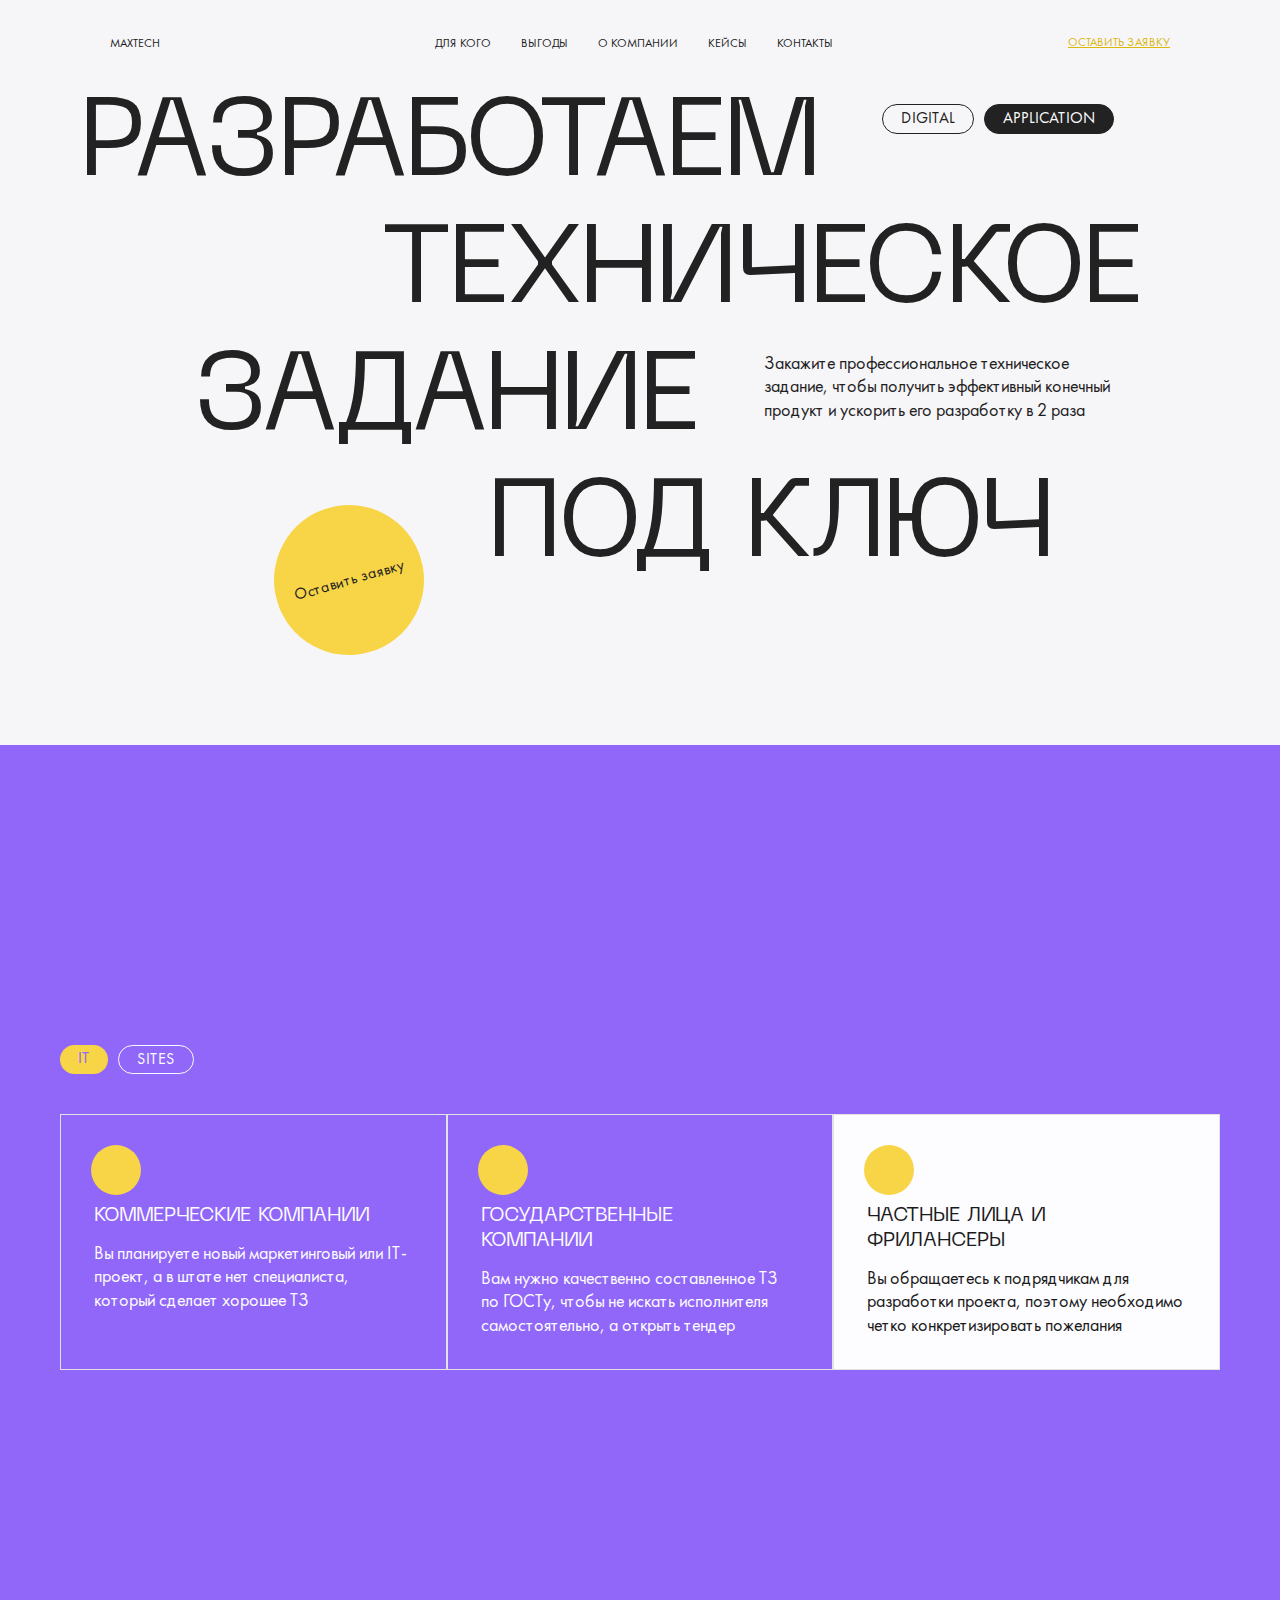
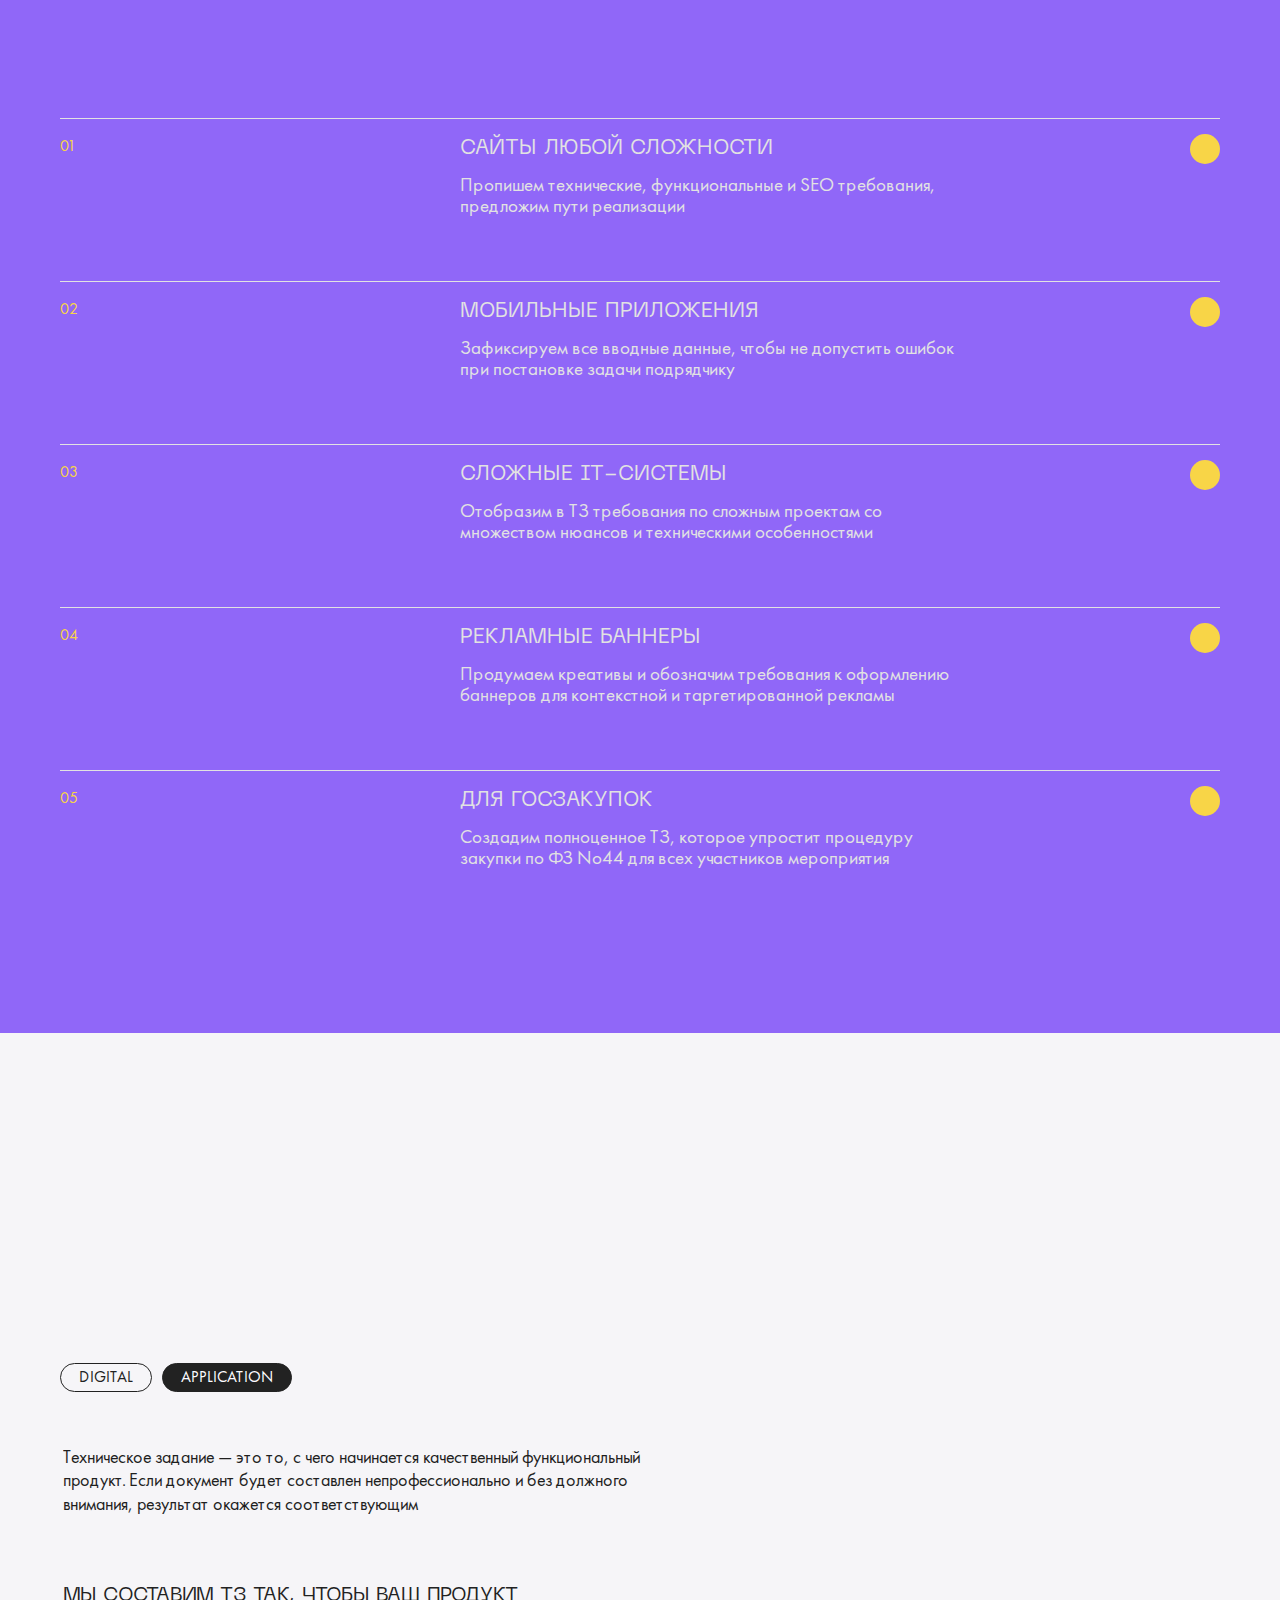
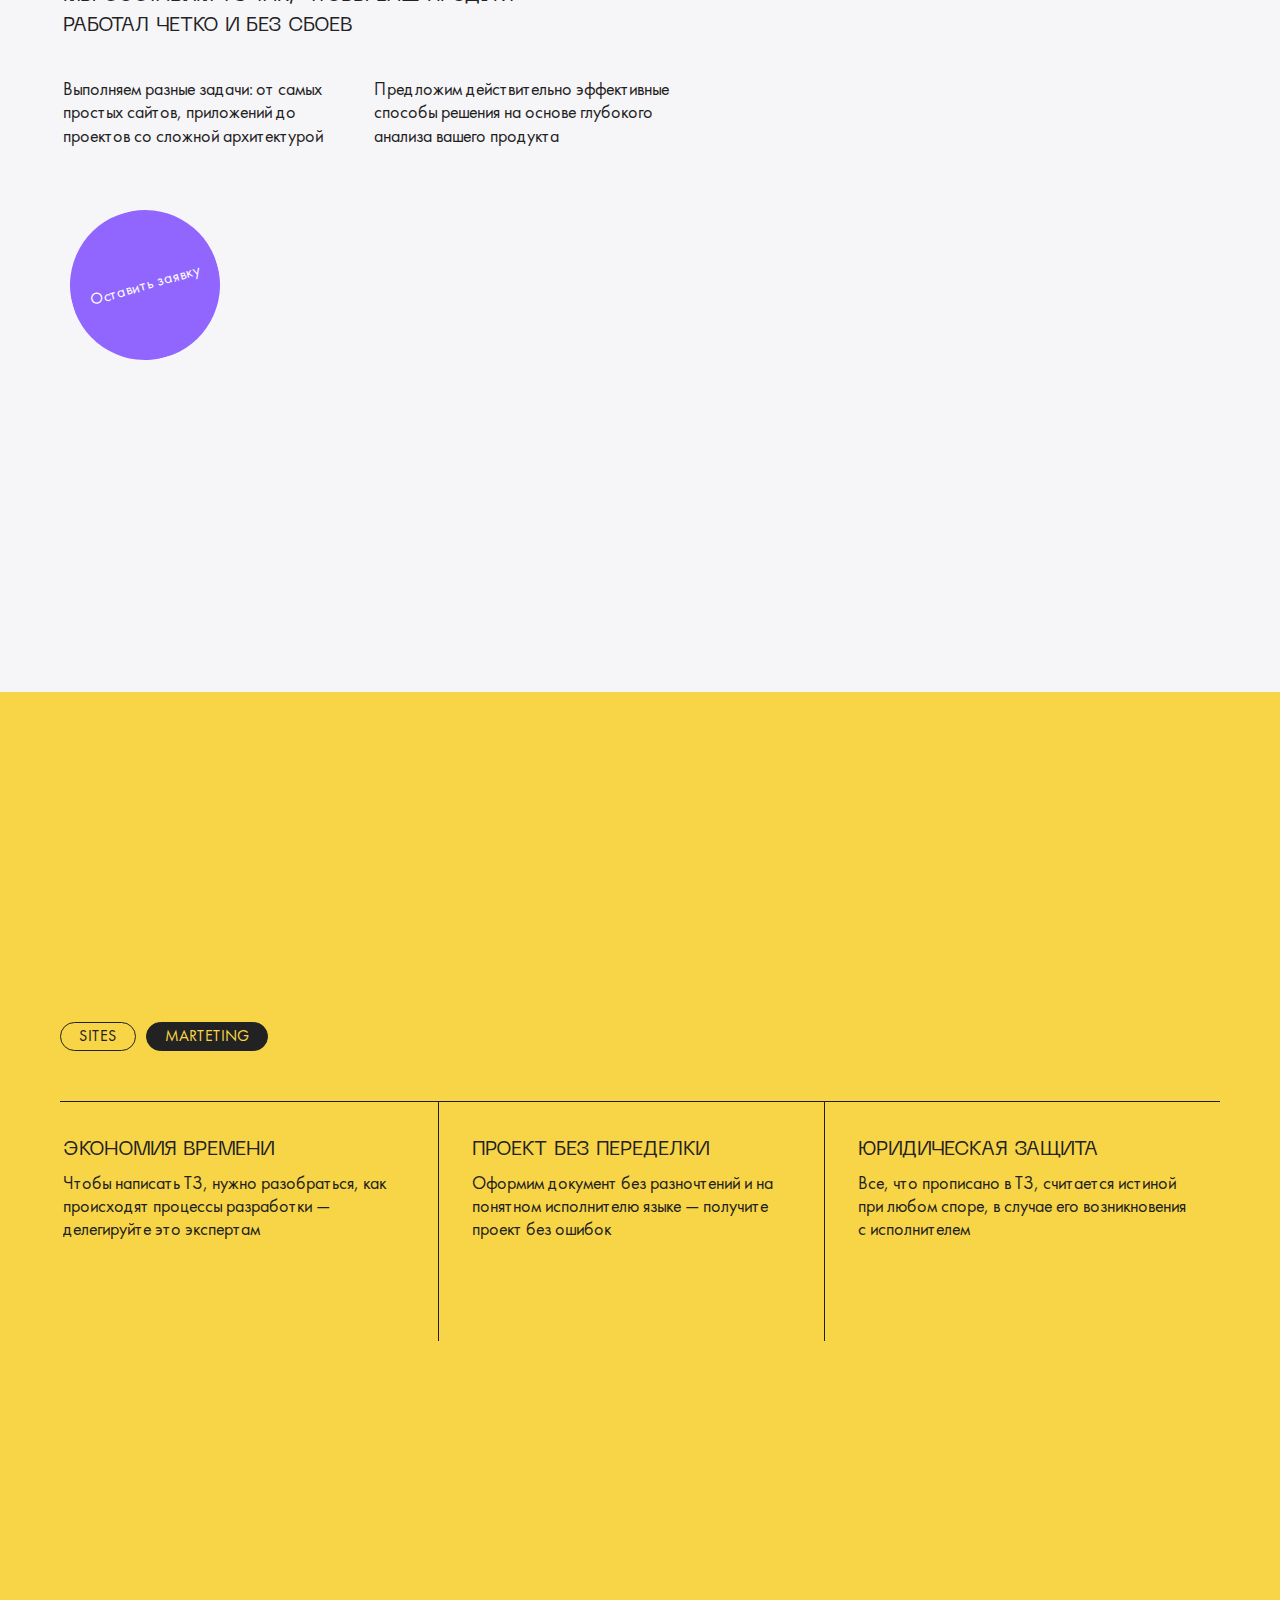
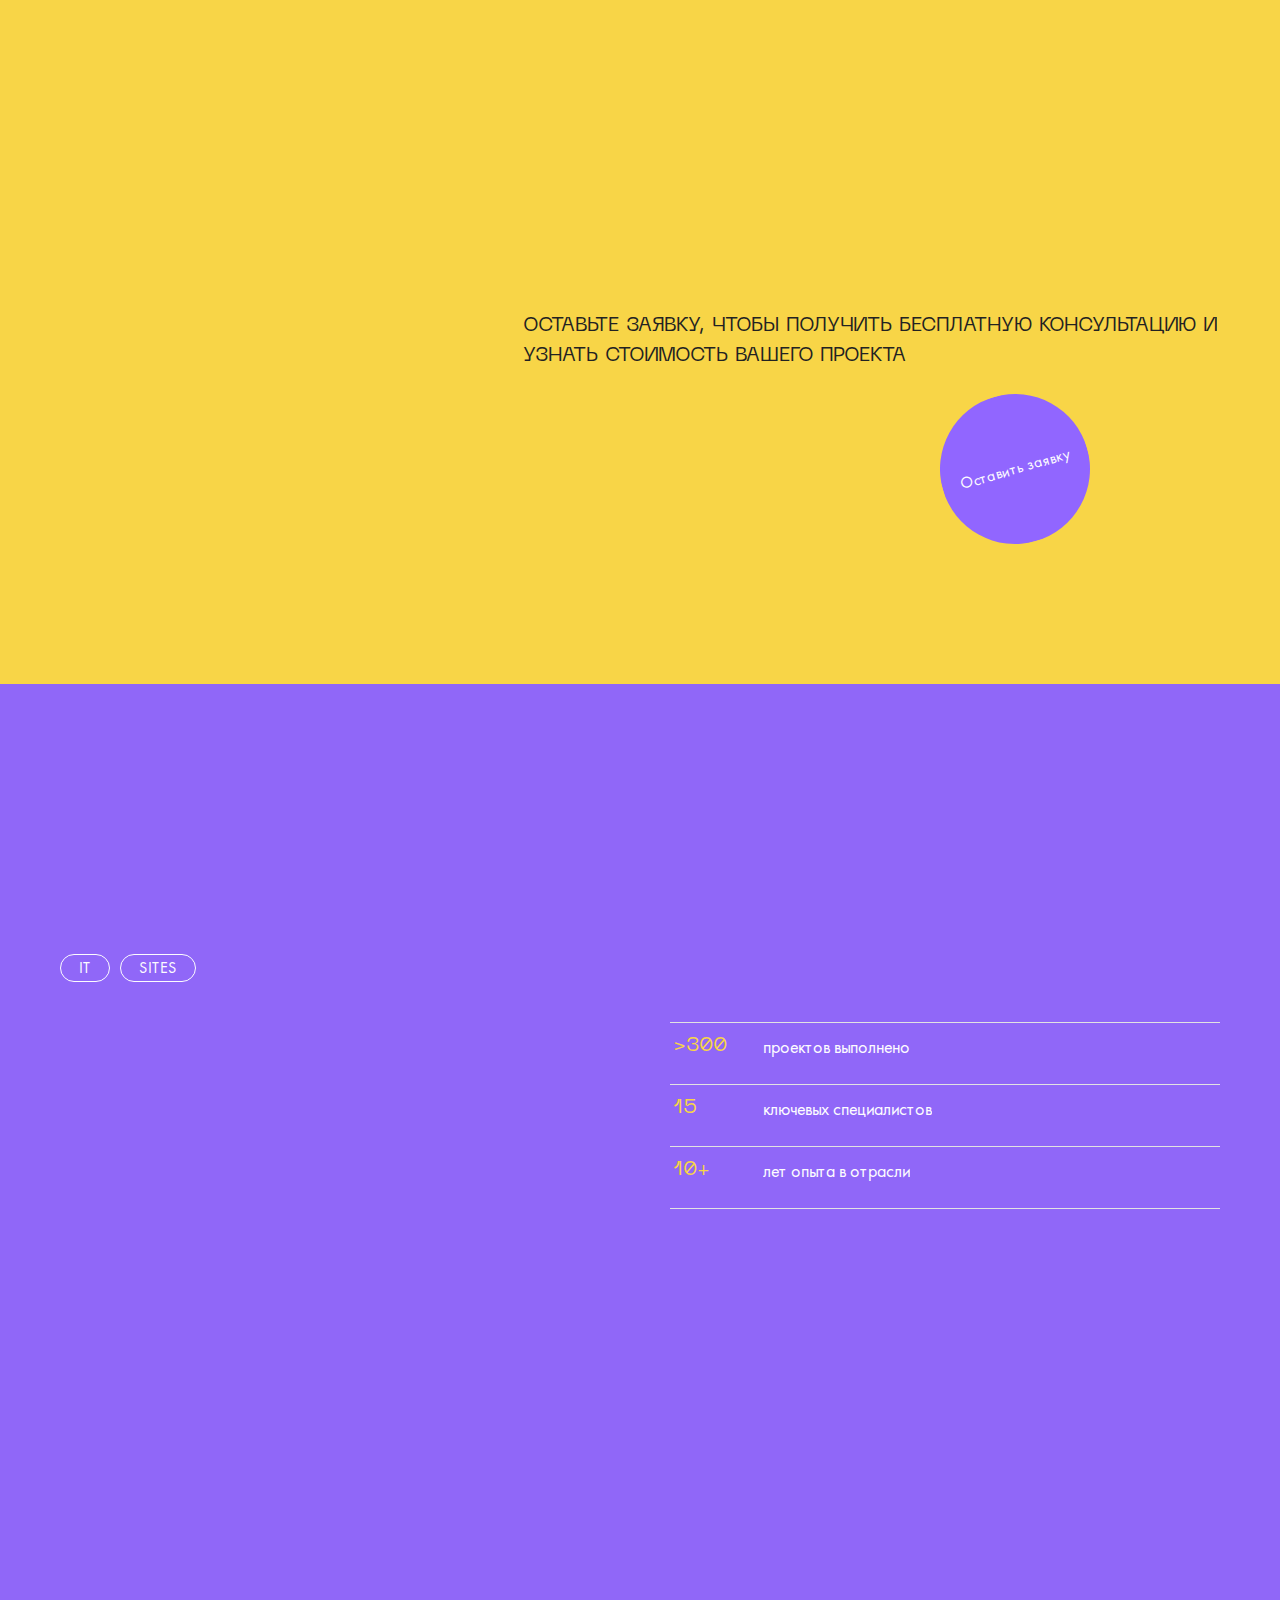
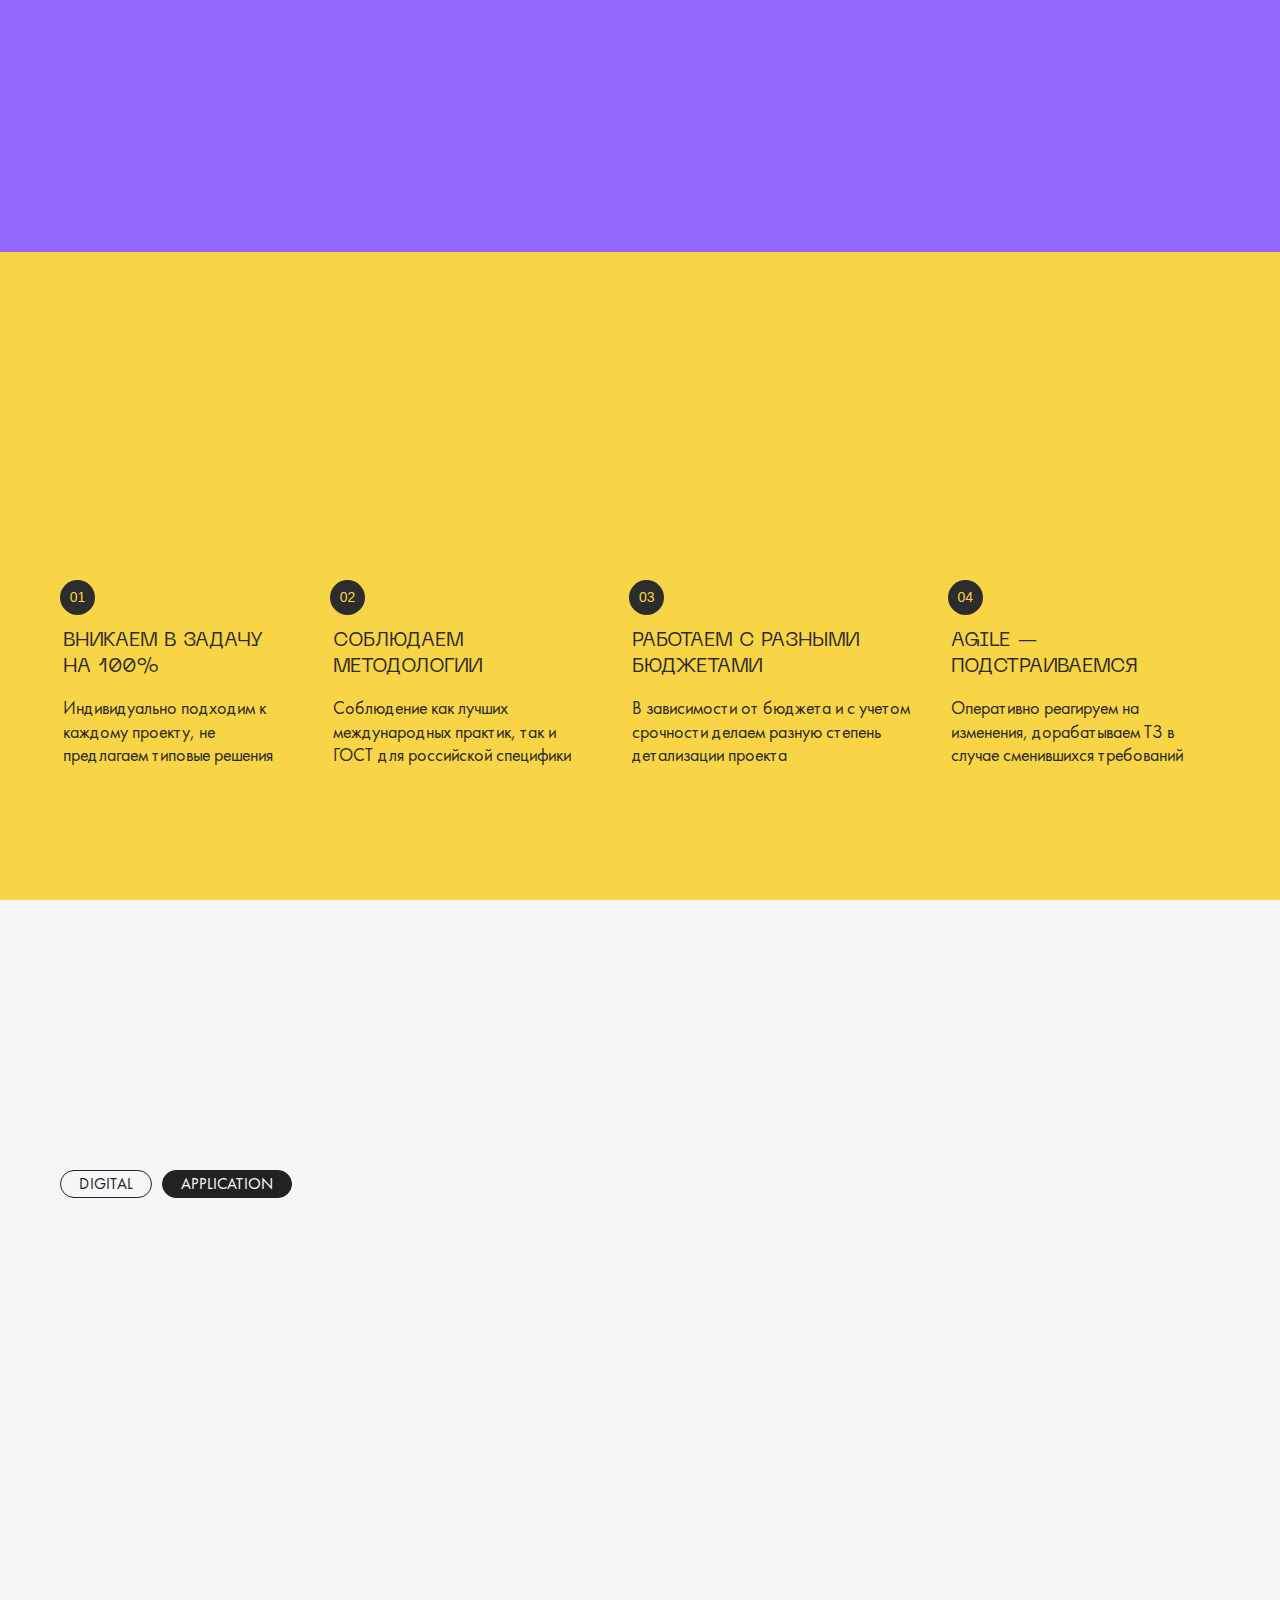
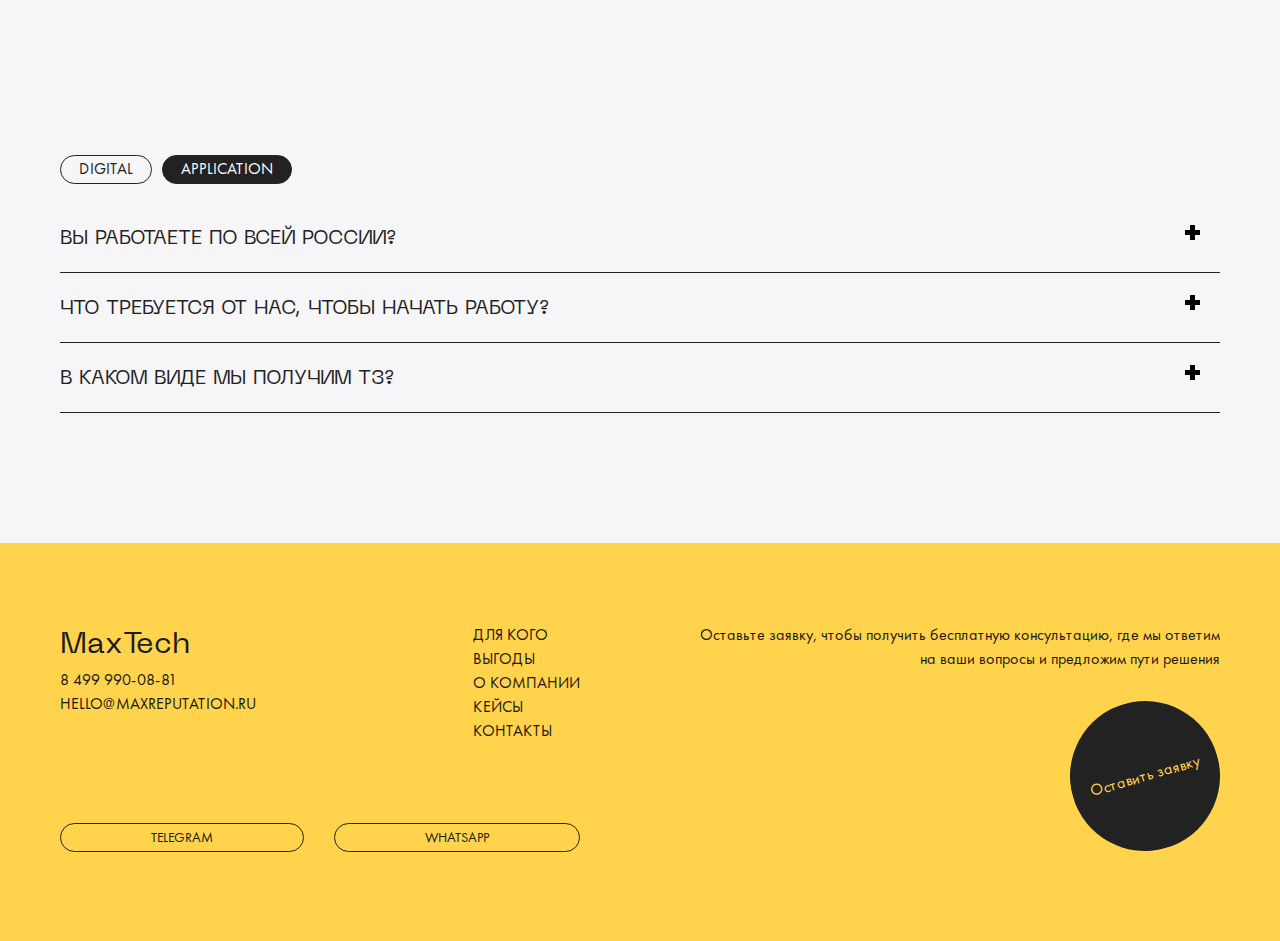
==== commit 3c568497: "Add files via upload" ====
--- a/index.html
+++ b/index.html
@@ -35,6 +35,7 @@
         </div>
     </div>
     </header>
+    <div class="body__bg"><img src="https://static.tildacdn.com/tild3738-6264-4364-b038-323331303031/Group-1.png" alt=""></div>
     <div class="home">
         <div class="home__container _container">
             <div class="home__content">
@@ -54,7 +55,7 @@
                 </div>
                 <div class="home__item">
                     <form action="">
-                        <button class="home__button _btn">asdf</button>
+                        <button class="home__button _btn">Оставить заявку</button>
                     </form>
                     <div class="home__title-right">ПОД КЛЮЧ</div>
                 </div>
@@ -81,14 +82,17 @@
                     </div>
                     <div class="top-teh__item">
                         <div class="top-teh__img"><img src="https://static.tildacdn.com/tild3832-3136-4730-b864-626663376162/Group_31.svg" alt=""></div>
-                        <div class="top-teh__text">КОММЕРЧЕСКИЕ КОМПАНИИ</div>
-                        <div class="top-teh__subtext">Вы планируете новый маркетинговый или IT- проект, а в штате нет специалиста, который сделает хорошее ТЗ</div>
+                        <div class="top-teh__text">ГОСУДАРСТВЕННЫЕ КОМПАНИИ</div>
+                        <div class="top-teh__subtext">Вам нужно качественно составленное ТЗ по ГОСТу, чтобы не искать исполнителя самостоятельно, а открыть тендер
+                        </div>
                     </div>
                     <div class="top-teh__item">
                         <div class="top-teh__img"><img src="https://static.tildacdn.com/tild3832-3136-4730-b864-626663376162/Group_31.svg" alt=""></div>
-                        <div class="top-teh__text">КОММЕРЧЕСКИЕ КОМПАНИИ</div>
-                        <div class="top-teh__subtext">Вы планируете новый маркетинговый или IT- проект, а в штате нет специалиста, который сделает хорошее ТЗ</div>
-                    </div>
+                        <div class="top-teh__text">ЧАСТНЫЕ ЛИЦА И ФРИЛАНСЕРЫ</div>
+                        <div class="top-teh__subtext">Вы обращаетесь к подрядчикам для разработки проекта, поэтому необходимо четко конкретизировать пожелания
+                        </div>
+                    </div>
+
                 </div>
             </div>
             <div class="tehnical__bottom bot-teh">
@@ -98,25 +102,41 @@
                         <div class="bot-teh__img"><img src="https://static.tildacdn.com/tild3831-3636-4564-a639-353538303535/pexels-photo-2457284.jpg" alt=""></div>
                         <div class="bot-teh__body">
                             <div class="bot-teh__text">САЙТЫ ЛЮБОЙ СЛОЖНОСТИ</div>
-                            <div class="bot-teh__subtext">пропишем технические функциональне требования предожим пути реализции</div>
-                        </div>
-                        <div class="bot-teh__icon"></div>
+                            <div class="bot-teh__subtext">Пропишем технические, функциональные и SEO требования, предложим пути реализации </div>
+                        </div>
+                        <div class="bot-teh__icon"><img src="https://static.tildacdn.com/tild6634-3564-4439-a663-316161343039/photo.svg" alt=""></div>
                     </div>
                     <div class="bot-teh__item">
                         <div class="bot-teh__img"><img src="https://static.tildacdn.com/tild3831-3636-4564-a639-353538303535/pexels-photo-2457284.jpg" alt=""></div>
                         <div class="bot-teh__body">
-                            <div class="bot-teh__text">САЙТЫ ЛЮБОЙ СЛОЖНОСТИ</div>
-                            <div class="bot-teh__subtext">пропишем технические функциональне требования предожим пути реализции</div>
+                            <div class="bot-teh__text">Мобильные приложения </div>
+                            <div class="bot-teh__subtext">Зафиксируем все вводные данные, чтобы не допустить ошибок при постановке задачи подрядчику </div>
                         </div>
                         <div class="bot-teh__icon"></div>
                     </div>
                     <div class="bot-teh__item">
                         <div class="bot-teh__img"><img src="https://static.tildacdn.com/tild3831-3636-4564-a639-353538303535/pexels-photo-2457284.jpg" alt=""></div>
                         <div class="bot-teh__body">
-                            <div class="bot-teh__text">САЙТЫ ЛЮБОЙ СЛОЖНОСТИ</div>
-                            <div class="bot-teh__subtext">пропишем технические функциональне требования предожим пути реализции</div>
-                        </div>
-                        <div class="bot-teh__icon"></div>
+                            <div class="bot-teh__text"> Сложные IT-системы </div>
+                            <div class="bot-teh__subtext">Отобразим в ТЗ требования по сложным проектам со множеством нюансов и техническими особенностями</div>
+                        </div>
+                        <div class="bot-teh__icon"><img src="https://static.tildacdn.com/tild6634-3564-4439-a663-316161343039/photo.svg" alt=""></div>
+                    </div>
+                    <div class="bot-teh__item">
+                        <div class="bot-teh__img"><img src="https://static.tildacdn.com/tild3831-3636-4564-a639-353538303535/pexels-photo-2457284.jpg" alt=""></div>
+                        <div class="bot-teh__body">
+                            <div class="bot-teh__text">Рекламные баннеры</div>
+                            <div class="bot-teh__subtext">Продумаем креативы и обозначим требования к оформлению баннеров для контекстной и таргетированной рекламы </div>
+                        </div>
+                        <div class="bot-teh__icon"><img src="https://static.tildacdn.com/tild6634-3564-4439-a663-316161343039/photo.svg" alt=""></div>
+                    </div>
+                    <div class="bot-teh__item">
+                        <div class="bot-teh__img"><img src="https://static.tildacdn.com/tild3831-3636-4564-a639-353538303535/pexels-photo-2457284.jpg" alt=""></div>
+                        <div class="bot-teh__body">
+                            <div class="bot-teh__text">Для госзакупок</div>
+                            <div class="bot-teh__subtext">Создадим полноценное ТЗ, которое упростит процедуру закупки по ФЗ No44 для всех участников мероприятия </div>
+                        </div>
+                        <div class="bot-teh__icon"><img src="https://static.tildacdn.com/tild6634-3564-4439-a663-316161343039/photo.svg" alt=""></div>
                     </div>
                 </div>
             </div>
@@ -136,7 +156,7 @@
                     <div class="info-dont__subtitle">МЫ СОСТАВИМ ТЗ ТАК, ЧТОБЫ ВАШ ПРОДУКТ РАБОТАЛ ЧЕТКО И БЕЗ СБОЕВ</div>
                     <div class="info-dont__items">
                         <div class="info-dont__item">Выполняем разные задачи: от самых простых сайтов, приложений до проектов со сложной архитектурой</div>
-                        <div class="info-dont__item">Выполняем разные задачи: от самых простых сайтов, приложений до проектов со сложной архитектурой</div>
+                        <div class="info-dont__item">Предложим действительно эффективные способы решения на основе глубокого анализа вашего продукта</div>
                     </div>
                     <form action="">
                         <button class="info-dont__btn _btn">Оставить заявку</button>
@@ -162,12 +182,12 @@
                     <div class="ordering__subtext">Чтобы написать ТЗ, нужно разобраться, как происходят процессы разработки — делегируйте это экспертам</div>
                 </div>
                 <div class="ordering__item">
-                    <div class="ordering__text">ЭКОНОМИЯ ВРЕМЕНИ</div>
-                    <div class="ordering__subtext">Чтобы написать ТЗ, нужно разобраться, как происходят процессы разработки — делегируйте это экспертам</div>
+                    <div class="ordering__text">ПРОЕКТ БЕЗ ПЕРЕДЕЛКИ</div>
+                    <div class="ordering__subtext">Оформим документ без разночтений и на понятном исполнителю языке — получите проект без ошибок</div>
                 </div>
                 <div class="ordering__item">
-                    <div class="ordering__text">ЭКОНОМИЯ ВРЕМЕНИ</div>
-                    <div class="ordering__subtext">Чтобы написать ТЗ, нужно разобраться, как происходят процессы разработки — делегируйте это экспертам</div>
+                    <div class="ordering__text">ЮРИДИЧЕСКАЯ ЗАЩИТА</div>
+                    <div class="ordering__subtext">Все, что прописано в ТЗ, считается истиной при любом споре, в случае его возникновения с исполнителем</div>
                 </div>
             </div>
             <video class="ordering__video"  muted loop autoplay playsinline ><source src="https://dl.dropboxusercontent.com/s/di787xa91fcga33/%D0%9C%D0%B0%D0%BA%D1%81%D0%B8%D0%BC3%20%28video-converter.com%29.mp4?dl=0" type="video/mp4"></video>
@@ -180,9 +200,9 @@
     <div class="company page__section-3" id="3">
         <div class="company__container _container ">
             <div class="company__title _title element-animation">О КОМПАНИИ «MAXTECH»</div>
-            <div class="company__subtitle _subtitle">
-                <p>MOBILE</p>
-                <p>APPLICATION</p>
+            <div class="top-teh__sub _subtitle">
+                <p>IT</p>
+                <p>SITES</p>
             </div>
             <div class="company__content">
                 <img src="https://static.tildacdn.com/tild3866-3137-4661-a638-306135623239/11_17.jpg" alt="" class="company__background">
@@ -194,11 +214,11 @@
                     </div>
                     <div class="company__item">
                         <div class="company__number">15</div>
-                        <div class="company__text">проектов выполнено</div>
+                        <div class="company__text">ключевых специалистов</div>
                     </div>
                     <div class="company__item">
-                        <div class="company__number">15</div>
-                        <div class="company__text">проектов выполнено</div>
+                        <div class="company__number">10+</div>
+                        <div class="company__text">лет опыта в отрасли</div>
                     </div>
                 </div>
             </div>
@@ -210,23 +230,23 @@
             <div class="advantage__content">
                 <div class="advantage__item">
                     <div class="advantage__number">01</div>
+                    <div class="advantage__text">ВНИКАЕМ В ЗАДАЧУ НА 100%</div>
+                    <div class="advantage__subtext">Индивидуально подходим к каждому проекту, не предлагаем типовые решения</div>
+                </div>
+                <div class="advantage__item">
+                    <div class="advantage__number">02</div>
                     <div class="advantage__text">СОБЛЮДАЕМ МЕТОДОЛОГИИ</div>
                     <div class="advantage__subtext">Соблюдение как лучших международных практик, так и ГОСТ для российской специфики</div>
                 </div>
                 <div class="advantage__item">
-                    <div class="advantage__number">01</div>
-                    <div class="advantage__text">СОБЛЮДАЕМ МЕТОДОЛОГИИ</div>
-                    <div class="advantage__subtext">Соблюдение как лучших международных практик, так и ГОСТ для российской специфики</div>
+                    <div class="advantage__number">03</div>
+                    <div class="advantage__text">РАБОТАЕМ С РАЗНЫМИ БЮДЖЕТАМИ</div>
+                    <div class="advantage__subtext">В зависимости от бюджета и с учетом срочности делаем разную степень детализации проекта</div>
                 </div>
                 <div class="advantage__item">
-                    <div class="advantage__number">01</div>
-                    <div class="advantage__text">СОБЛЮДАЕМ МЕТОДОЛОГИИ</div>
-                    <div class="advantage__subtext">Соблюдение как лучших международных практик, так и ГОСТ для российской специфики</div>
-                </div>
-                <div class="advantage__item">
-                    <div class="advantage__number">01</div>
-                    <div class="advantage__text">СОБЛЮДАЕМ МЕТОДОЛОГИИ</div>
-                    <div class="advantage__subtext">Соблюдение как лучших международных практик, так и ГОСТ для российской специфики</div>
+                    <div class="advantage__number">04</div>
+                    <div class="advantage__text">AGILE — ПОДСТРАИВАЕМСЯ</div>
+                    <div class="advantage__subtext">Оперативно реагируем на изменения, дорабатываем ТЗ в случае сменившихся требований</div>
                 </div>
             </div>
         </div>
@@ -240,7 +260,7 @@
             </div>
             <div class="cage__content">
                 <div class="cage__item element-animation">
-                    <div class="cage__img"><img src="https://static.tildacdn.com/tild6235-6132-4936-b961-623261653936/pexels-photo-4483128.jpg" alt=""></div>
+                    <div class="cage__img"><img src="https://static.tildacdn.com/tild3138-6665-4835-b138-356435313839/pexels-photo-3482442.jpg" alt=""></div>
                     <div class="cage__text">ТЕХНИЧЕСКОЕ ЗАДАНИЕ НА ВЫПОЛНЕНИЕ РАБОТ ПО РАЗРАБОТКЕ СИСТЕМЫ ЭКСПЕРТНОЙ ОЦЕНКИ С ИСПОЛЬЗОВАНИЕМ АЛГОРИТМА РАСПРЕДЕЛЕНИЯ НОМИНАНТОВ</div>
                 </div>
                 <div class="cage__item element-animation">
@@ -262,57 +282,43 @@
                 <section id="accordion" class="accordion">         
                     <div class="accordion-item " >
                     <div class="accordion-item-header">
-                        Фармацевтический препарат
+                        ВЫ РАБОТАЕТЕ ПО ВСЕЙ РОССИИ?
                     </div>
                     <div class="plus-item-header"></div>
                     <div class="accordion-item-content">
-                       <div class="accordion__subtext">На рынок вышел новый растительный препарат в линейке противокашлевого бренда.</div>
+                       <div class="accordion__subtext">Да, и не только. К нам за техническим заданием можно обратиться из любой точки мира, если документ вам нужен на русском языке</div>
                     </div>
                     </div>
                 
                     <div class="accordion-item ">
                         <div class="accordion-item-header">
-                            Фармацевтический препарат
+                            ЧТО ТРЕБУЕТСЯ ОТ НАС, ЧТОБЫ НАЧАТЬ РАБОТУ?
                         </div>
                         <div class="plus-item-header"></div>
                         <div class="accordion-item-content">
-                           <div class="accordion__subtext">На рынок вышел новый растительный препарат в линейке противокашлевого бренда.</div>
+                           <div class="accordion__subtext">Предоставить все материалы и наработки, которые уже вас есть. Ответить на наши вопросы.
+                            После чего мы оправляем вам коммерческое предложение, где прописываем стоимость и сроки работы
+                            Если условия вас устраивают, то заключаем договор, в котором точно прописываем, что вы получите</div>
                         </div>
                         </div>
     
                         <div class="accordion-item ">
                             <div class="accordion-item-header">
-                                Фармацевтический препарат
+                                В КАКОМ ВИДЕ МЫ ПОЛУЧИМ ТЗ?
                             </div>
                             <div class="plus-item-header"></div>
                             <div class="accordion-item-content">
-                               <div class="accordion__subtext">На рынок вышел новый растительный препарат в линейке противокашлевого бренда.</div>
+                               <div class="accordion__subtext">Формат может быть Word, в виде презентации pptx, в виде схемы Miro и любой другой – все зависит от того, кто к нам обращается и с какой задачей. Состав разделов, содержание зависит от задачи, бюджета, проекта и требований. Состав разделов ТЗ утверждается и согласовывается с вами.
+                                Мы даем рекомендации и фиксируем в договоре перечень разделов и объем того, что вы получите на выходе</div>
                             </div>
                             </div>     
-                    
-                            <div class="accordion-item ">
-                                <div class="accordion-item-header">
-                                    Фармацевтический препарат
-                                </div>
-                                <div class="plus-item-header"></div>
-                                <div class="accordion-item-content">
-                                   <div class="accordion__subtext">На рынок вышел новый растительный препарат в линейке противокашлевого бренда.</div>
-                                </div>
-                                </div>
-                
-                                <div class="accordion-item ">
-                                    <div class="accordion-item-header">
-                                        Фармацевтический препарат
-                                    </div>
-                                    <div class="plus-item-header"></div>
-                                    <div class="accordion-item-content">
-                                       <div class="accordion__subtext">На рынок вышел новый растительный препарат в линейке противокашлевого бренда.</div>
-                                    </div>
-                                    </div>
+
+
             </section>
             </div>
         </div>
     </div>
+    <div class="body__bg-2"><img src="https://static.tildacdn.com/tild3738-6264-4364-b038-323331303031/Group-1.png" alt=""></div>
     <footer class="footer">
         <div class="footer__container _container">
             <div class="footer__content">
--- a/style.css
+++ b/style.css
@@ -323,11 +323,41 @@
 .bot-teh__img{
   position: relative;
 }
-.bot-teh__img::before{
+
+.bot-teh__items  .bot-teh__item:first-child  .bot-teh__img::before{
   content: '01';
   position: absolute;
   left: 0;
   top: 0;
+  color: #f8d547;
+}
+.bot-teh__items  .bot-teh__item:nth-child(2)  .bot-teh__img::before{
+  content: '02';
+  position: absolute;
+  left: 0;
+  top: 0;
+  color: #f8d547;
+}
+.bot-teh__items  .bot-teh__item:nth-child(3)  .bot-teh__img::before{
+  content: '03';
+  position: absolute;
+  left: 0;
+  top: 0;
+  color: #f8d547;
+}
+.bot-teh__items  .bot-teh__item:nth-child(4)  .bot-teh__img::before{
+  content: '04';
+  position: absolute;
+  left: 0;
+  top: 0;
+  color: #f8d547;
+}
+.bot-teh__items  .bot-teh__item:nth-child(5)  .bot-teh__img::before{
+  content: '05';
+  position: absolute;
+  left: 0;
+  top: 0;
+  color: #f8d547;
 }
 .bot-teh__img img{
   width: 110px;
@@ -339,20 +369,30 @@
   font-size: 21px;
   font-family: 'Neue Machina';
   color: #e2e2e2;
+  text-transform: uppercase;
 }
 .bot-teh__subtext{
   font-size: 19px;
   line-height: 1.1;
-  width: 400px;
+  width: 500px;
   max-width: 100%;
   color: #e2e2e2;
   margin-top: 10px;
+  
 }
 .bot-teh__icon{
   width: 30px;
   height: 30px;
   border-radius: 300px;
   background-color: #f8d547;
+  display: inline-flex;
+  justify-content: center;
+  align-items: center;
+}
+.bot-teh__icon img{
+  height: 12px;
+  transform: rotate(-90deg);
+
 }
 
 .bot-teh__img img{
@@ -434,7 +474,7 @@
   margin-top: 30px;
   display: flex;
   justify-content: space-between;
-  column-gap: 70px;
+  column-gap: 10px;
 }
 .info-dont__items{
   color: #1f1f1f;
@@ -732,6 +772,7 @@
   border-color: transparent;
   border-style: solid;
   padding-right: 30px;
+  min-height: 70px;
 }
 .cage__img img{
   transform: scale(1.12);
@@ -753,6 +794,7 @@
 
 .question{
   padding: 130px 0;
+  padding-top: 30px;
 }
 .accordion-item {
   border-bottom: 1px solid #222222;
@@ -764,40 +806,7 @@
 }
 
 
-.accordion-item:before {
-  content: '';
-  width: 15px;
-  cursor: pointer;
-  height: 5px;
-  background-color: #222222;
-  position: absolute;
-  right: 20px;
-  top: 24px;
-  -webkit-transition: -webkit-transform 0.3s ease 0s;
-  transition: -webkit-transform 0.3s ease 0s;
-  -o-transition: transform 0.3s ease 0s;
-  transition: transform 0.3s ease 0s;
-  transition: transform 0.3s ease 0s, -webkit-transform 0.3s ease 0s;
-}
-
-.accordion-item:after {
-  content: '';
-  cursor: pointer;
-  width: 15px;
-  height: 5px;
-  background-color: #222222;
-  position: absolute;
-  right: 20px;
-  top: 24px;
-  -webkit-transition: -webkit-transform 0.3s ease 0s;
-  transition: -webkit-transform 0.3s ease 0s;
-  -o-transition: transform 0.3s ease 0s;
-  transition: transform 0.3s ease 0s;
-  transition: transform 0.3s ease 0s, -webkit-transform 0.3s ease 0s;
-  -webkit-transform: rotate(-90deg);
-      -ms-transform: rotate(-90deg);
-          transform: rotate(-90deg);
-}
+
 
 .accordion-item.show:after {
   content: '';
@@ -986,7 +995,80 @@
   background: #222222;
   color: #ffd34c;
 }
-
+.cage__text{
+  position: relative;
+}
+.cage__text::before{
+  content: '';
+  position: absolute;
+  bottom: 0;
+  right: 0;
+  background: url(https://static.tildacdn.com/tild6634-3564-4439-a663-316161343039/photo.svg) center center;
+  background-size: contain;
+  height: 20px;
+  width: 20px;
+}
+body{
+  position: relative;
+}
+.body__bg{
+  position: absolute;
+  right: -60%;
+  top: 300px;
+}
+.body__bg-2{
+  position: absolute;
+  right: -60%;
+  bottom: 200px;
+}
+.accordion-item:after{ 
+content: '';
+    cursor: pointer;
+    width: 15px;
+    height: 5px;
+    background-color: #000000;
+    position: absolute;
+    right: 20px;
+    top: 24px;
+    -webkit-transition: -webkit-transform 0.3s ease 0s;
+    transition: -webkit-transform 0.3s ease 0s;
+    -o-transition: transform 0.3s ease 0s;
+    transition: transform 0.3s ease 0s;
+    transition: transform 0.3s ease 0s, -webkit-transform 0.3s ease 0s;
+    -webkit-transform: rotate(-90deg);
+    -ms-transform: rotate(-90deg);
+    transform: rotate(-90deg);
+    
+}
+.accordion-item:before {
+  content: '';
+  width: 15px;
+  cursor: pointer;
+  height: 5px;
+  background-color: #000000;
+  position: absolute;
+  right: 20px;
+  top: 24px;
+  -webkit-transition: -webkit-transform 0.3s ease 0s;
+  transition: -webkit-transform 0.3s ease 0s;
+  -o-transition: transform 0.3s ease 0s;
+  transition: transform 0.3s ease 0s;
+  transition: transform 0.3s ease 0s, -webkit-transform 0.3s ease 0s;
+}
+@media (max-width: 1600px) and (min-width: 961px){
+  .body__bg{
+    top: -100px;
+    opacity: 0.9;
+  }
+  .body__bg-2{
+    bottom: 100px;
+    opacity: 0.9;
+  }
+    .home{
+      padding: 80px 0;
+      padding-top: 0px;
+    }
+}
   @media (max-width: 960px) {
     .header__content {
       display: flex;
@@ -1146,6 +1228,20 @@
   }
   
   @media (max-width: 720px) {
+    .body__bg{
+      top: 160px;
+      right: -179%;
+      opacity: 0.9;
+    }
+
+    .body__bg-2{
+      bottom: 500px;
+      opacity: 0.7;
+      right: -40%;
+    }
+    .body__bg-2 img{
+      width: 200px;
+    }
     ._container{
       padding:0 10px ;
     }
@@ -1214,6 +1310,7 @@
     .info-dont__items{
       flex-wrap: wrap;
       row-gap: 20px;
+      column-gap: 70px;
     }
     .info-dont__items{
       margin-top: 20px;
@@ -1327,6 +1424,27 @@
       margin-top: 30px;
       width: 100%;
     }
+    .bot-teh__img{
+      opacity: 1;
+      width: 25px;
+    }
+    .bot-teh__text{
+      margin-top: 35px;
+      
+    }
+    .bot-teh__body{
+      margin-left: -18px;
+    }
+    .bot-teh__img img{
+      display: none;
+    }
+    .bot-teh__item{
+      row-gap: 25px;
+    }
+    .bot-teh__icon{
+      width: 40px;
+      height: 27px;
+    }
   }
 
     @media (max-width: 380px) {
